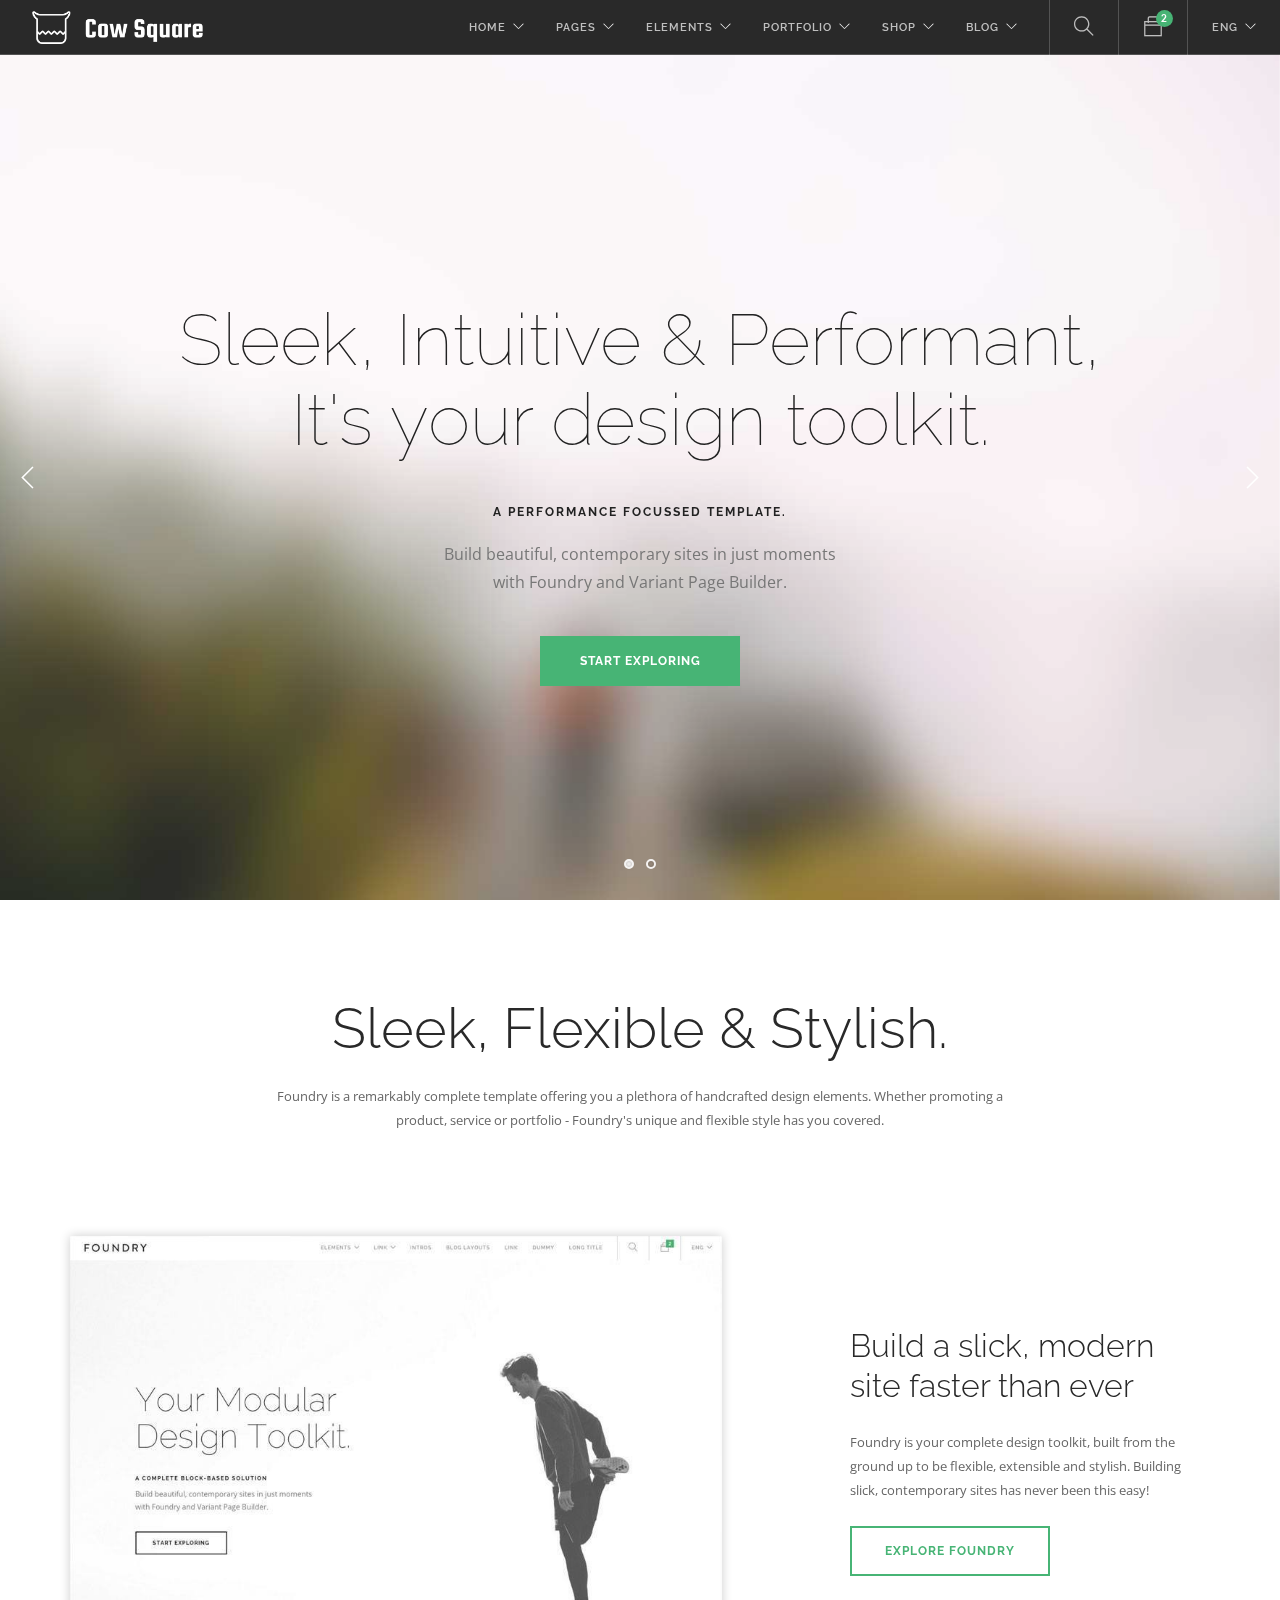
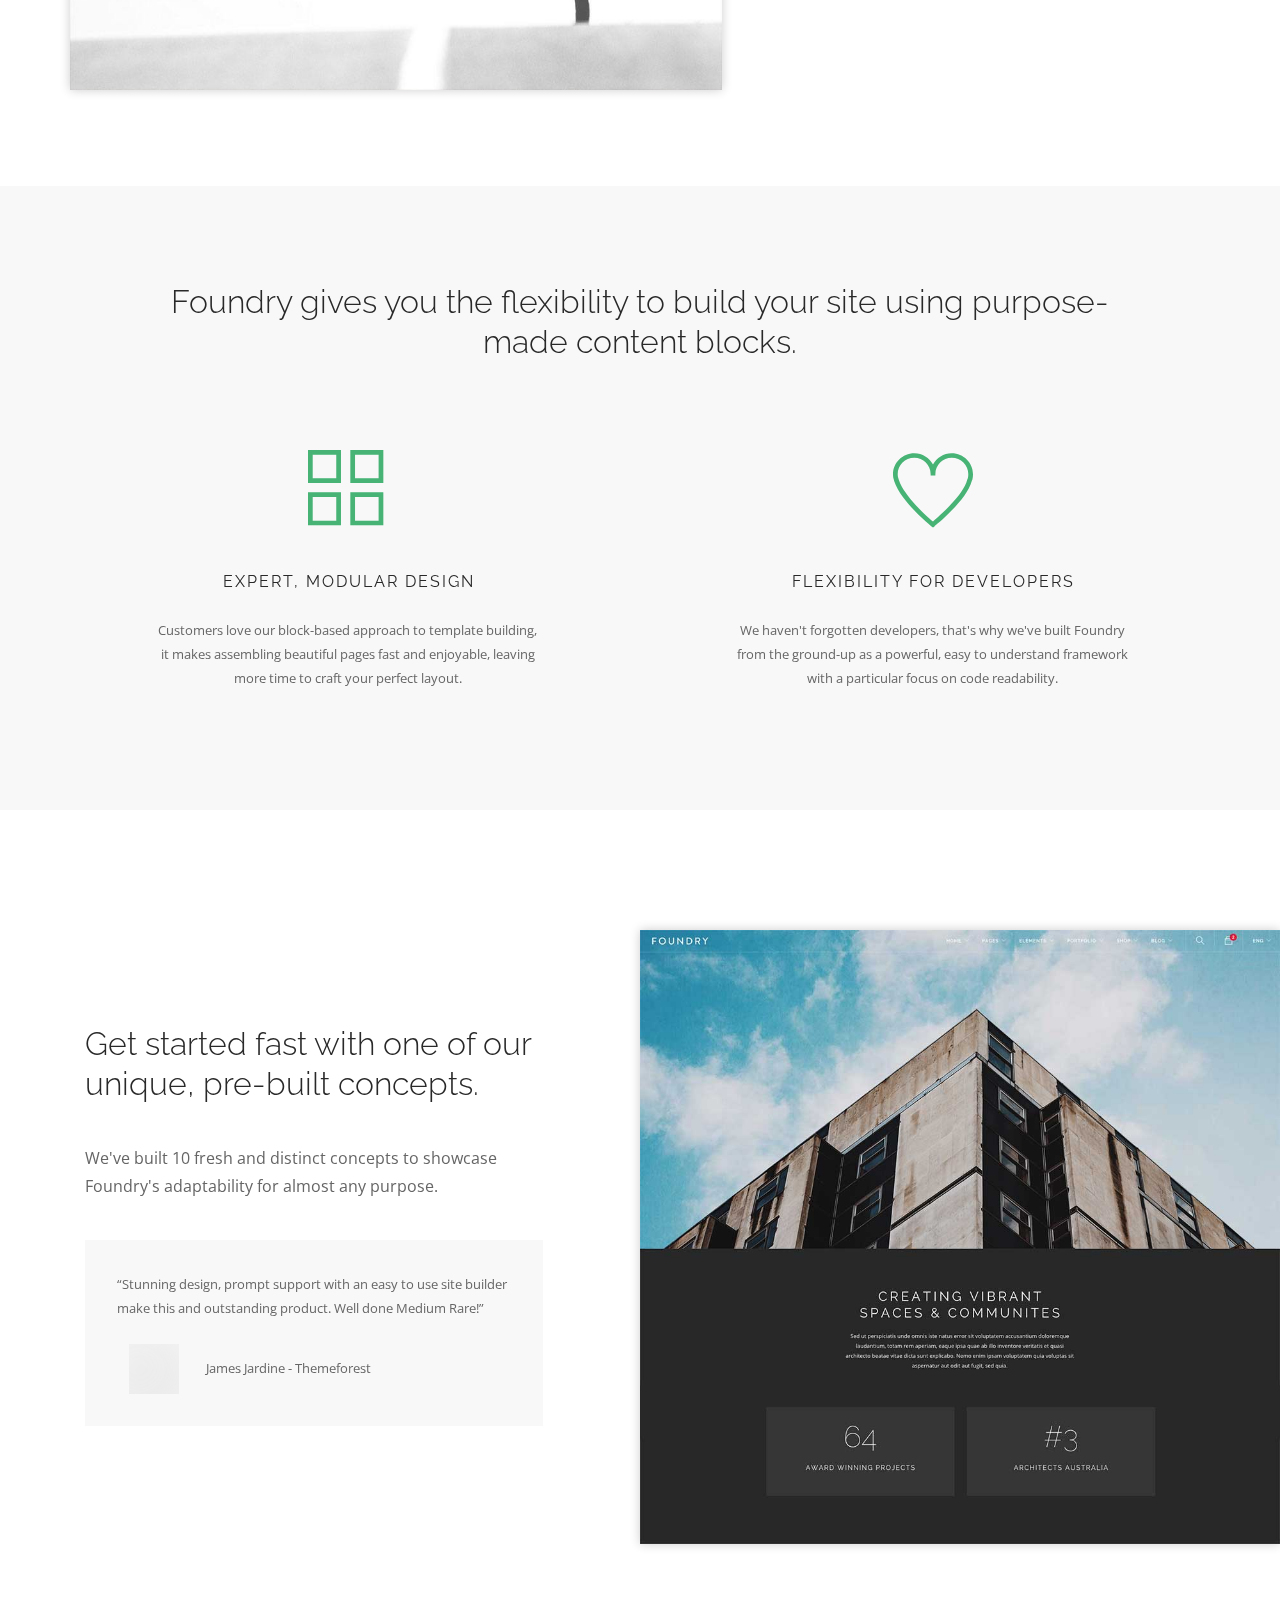
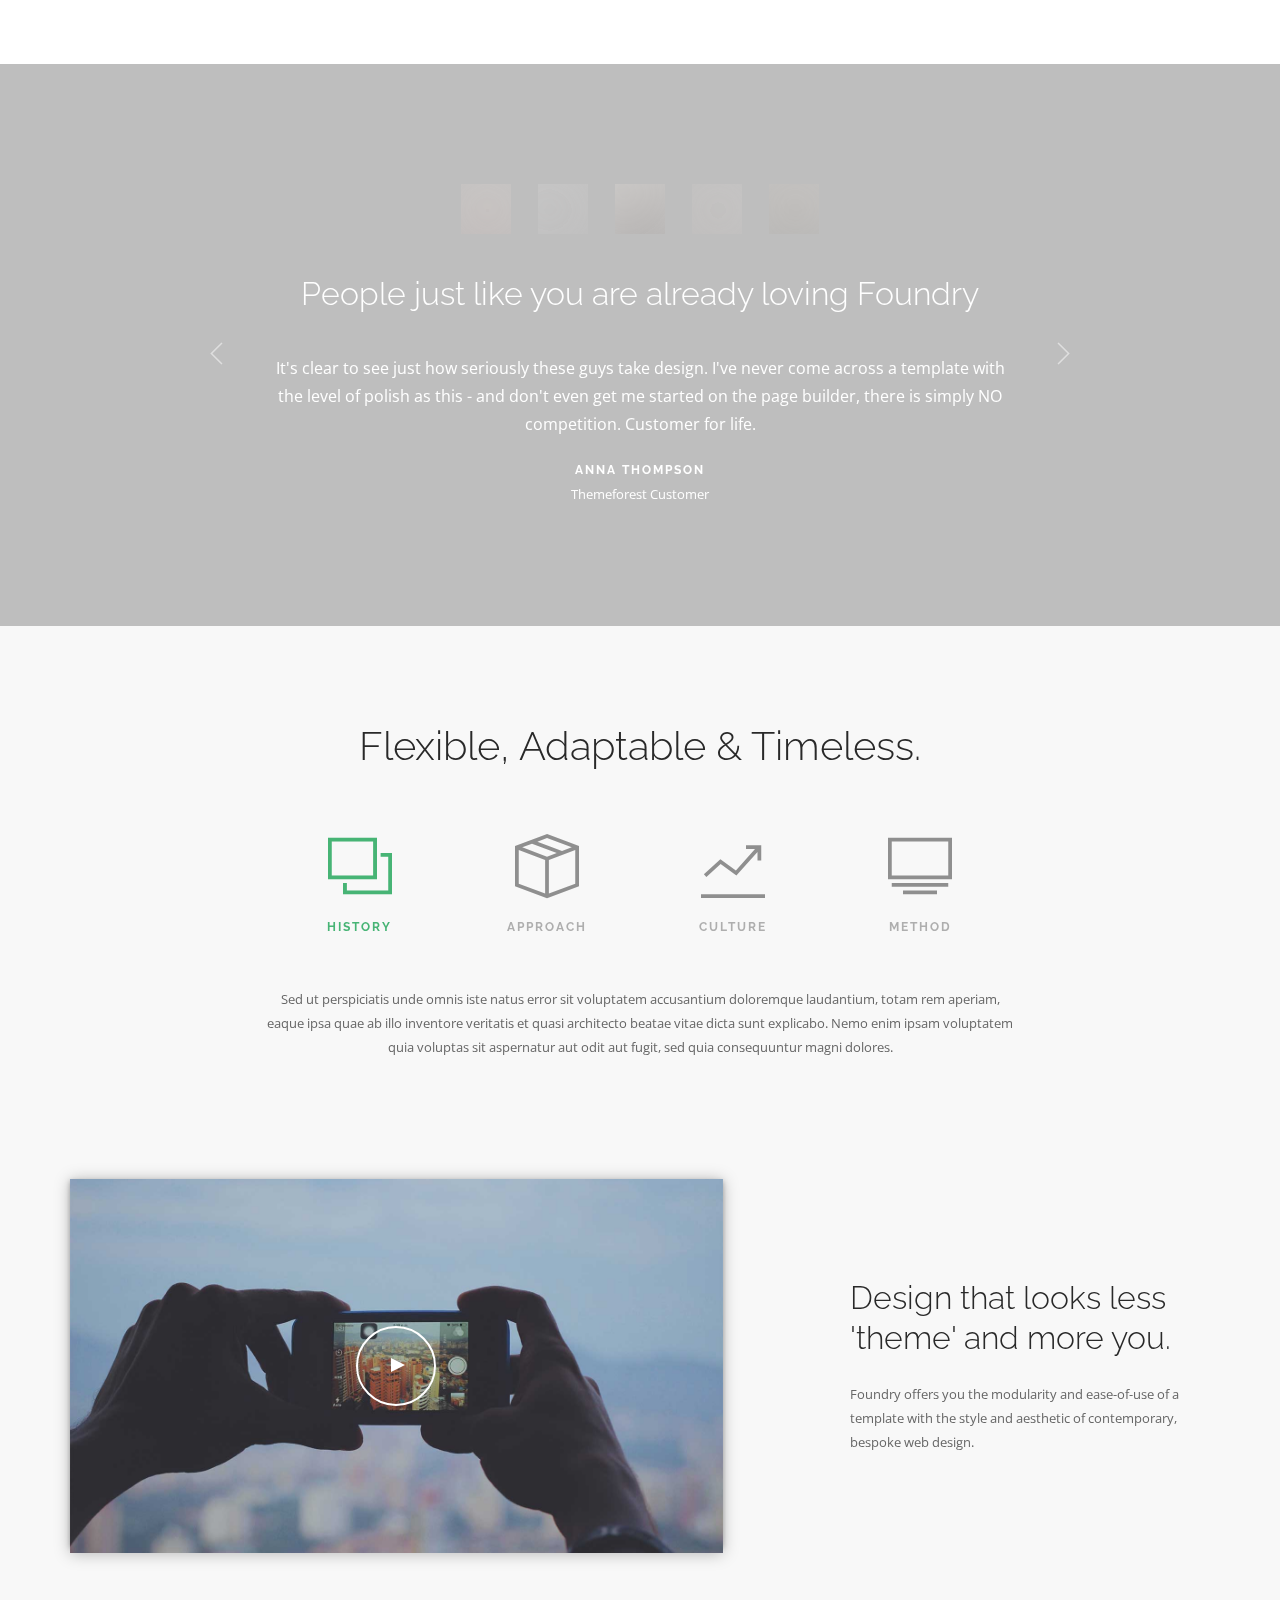
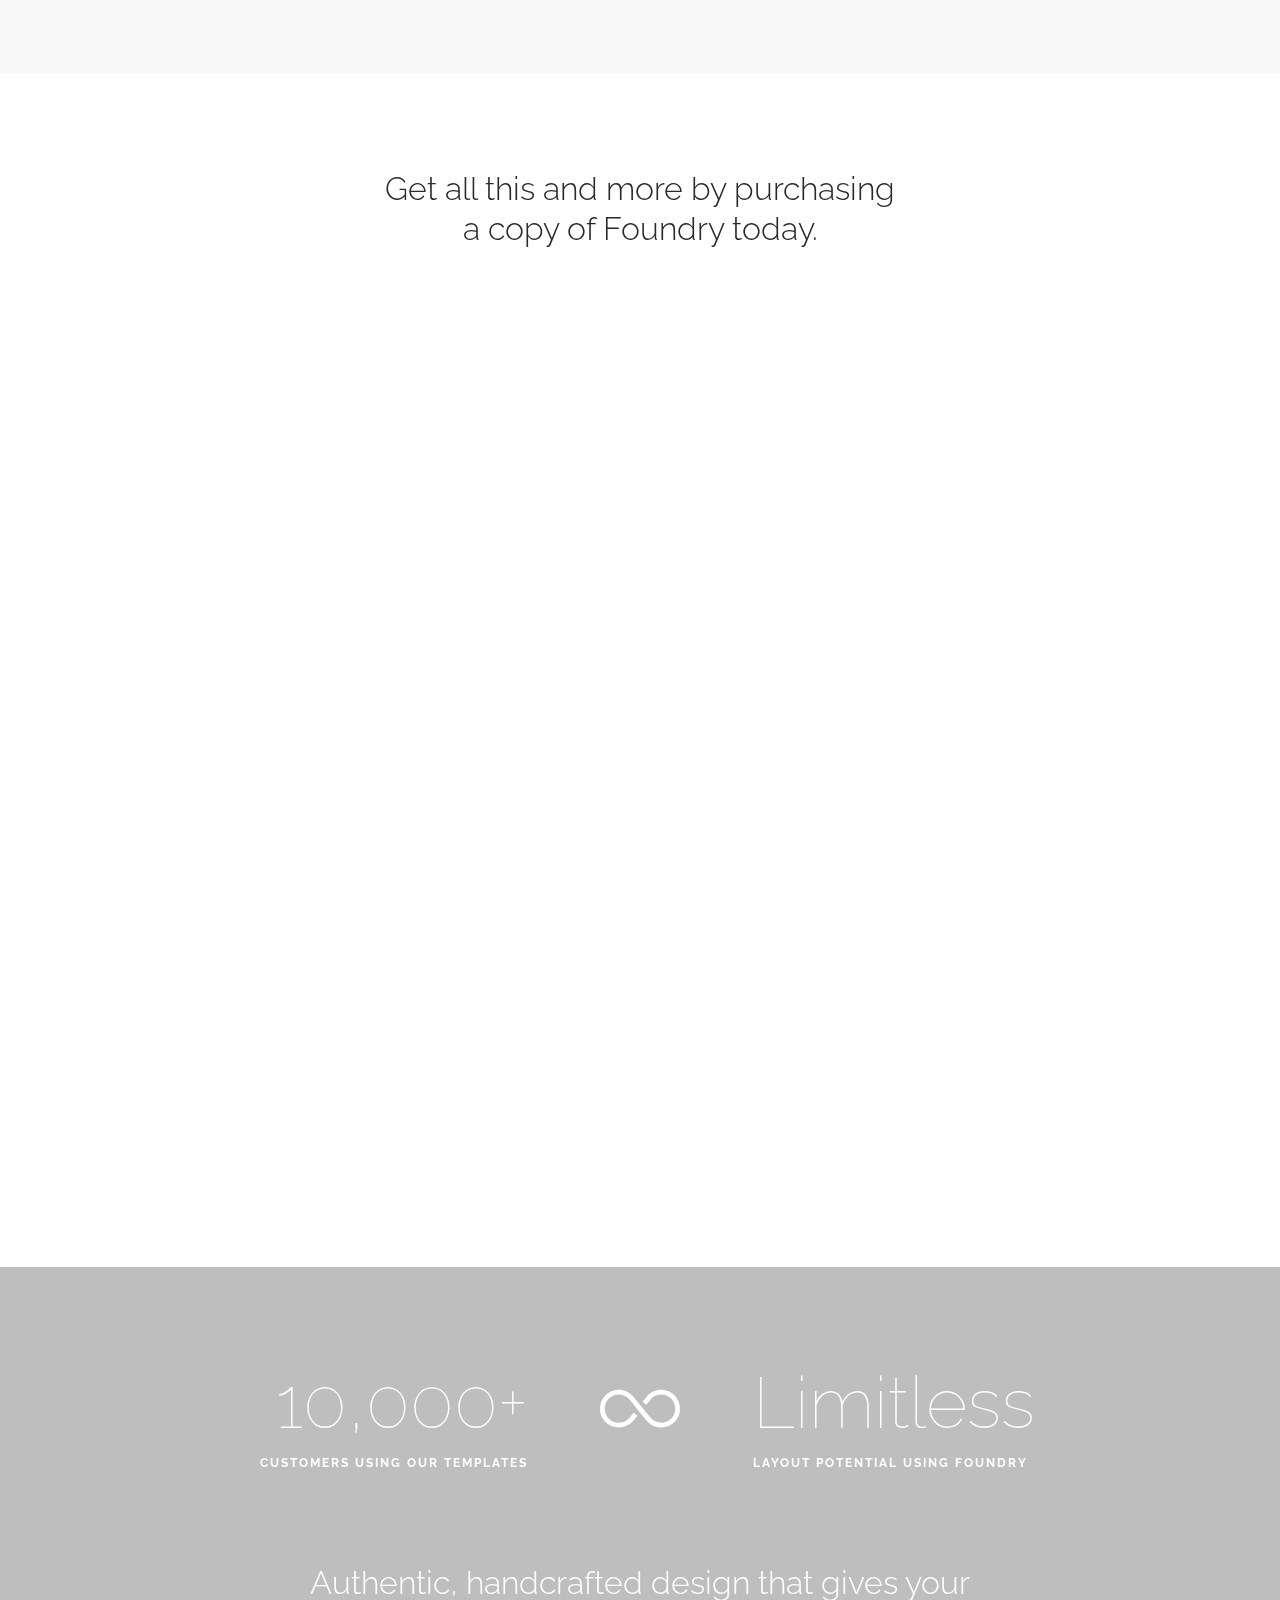
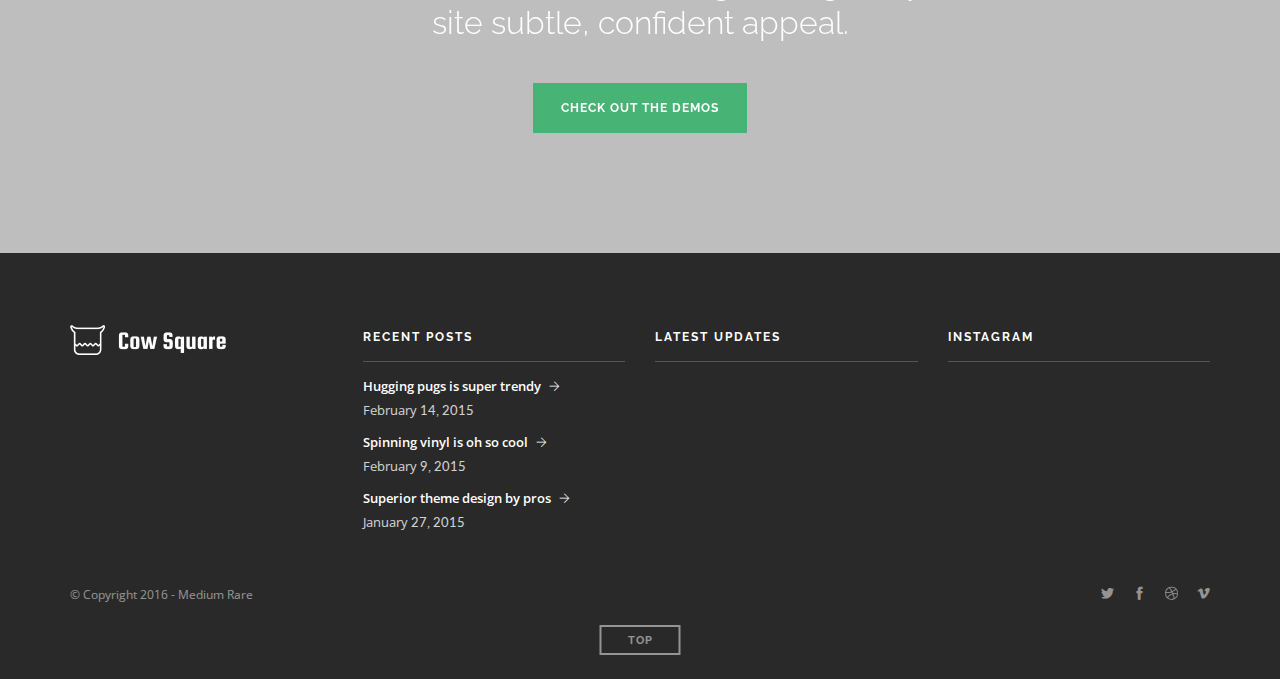
==== Foundry 1.9.9.1/index.html @ 0aa3b2c8 "INITIAL COMMIT" ====
<!doctype html>
<html lang="en">
    <head>
        <meta charset="utf-8">
        <title>Foundry Multi-purpose HTML Template</title>
        <meta name="viewport" content="width=device-width, initial-scale=1">
        <link href="css/bootstrap.css" rel="stylesheet" type="text/css" media="all" />
        <link href="css/themify-icons.css" rel="stylesheet" type="text/css" media="all" />
        <link href="css/flexslider.css" rel="stylesheet" type="text/css" media="all" />
        <link href="css/lightbox.min.css" rel="stylesheet" type="text/css" media="all" />
        <link href="css/ytplayer.css" rel="stylesheet" type="text/css" media="all" />
        <link href="css/theme.css" rel="stylesheet" type="text/css" media="all" />
        <link href="css/custom.css" rel="stylesheet" type="text/css" media="all" />
        <link href='http://fonts.googleapis.com/css?family=Lato:300,400%7CRaleway:100,400,300,500,600,700%7COpen+Sans:400,500,600' rel='stylesheet' type='text/css'>
    </head>
    <body class="scroll-assist">
        <div class="nav-container">
            <a id="top"></a>
            <nav class="bg-dark">
                <div class="nav-bar">
                    <div class="module left">
                        <a href="index.html">
                            <img class="logo logo-light" alt="Foundry" src="img/logo-light.png" />
                            <img class="logo logo-dark" alt="Foundry" src="img/logo-dark.png" />
                        </a>
                    </div>
                    <div class="module widget-handle mobile-toggle right visible-sm visible-xs">
                        <i class="ti-menu"></i>
                    </div>
                    <div class="module-group right">
                        <div class="module left">
                            <ul class="menu">
                                <li class="has-dropdown">
                                    <a href="#">
                                        Home
                                    </a>
                                    <ul class="mega-menu">
                                        <li>
                                            <ul>
                                                <li>
                                                    <span class="title">Concepts</span>
                                                </li>
                                                <li>
                                                    <a href="home-adventure.html">Adventure Travel</a>
                                                </li>
                                                <li>
                                                    <a href="home-agency.html">Agency</a>
                                                </li>
                                                <li>
                                                    <a href="home-agency-2.html">Agency 2</a>
                                                    <span class="label">New!</span>
                                                </li>
                                                <li>
                                                    <a href="home-app-landing.html">App Landing</a>
                                                </li>
                                                <li>
                                                    <a href="home-app-landing-2.html">App Landing 2</a>
                                                </li>
                                                <li>
                                                    <a href="home-capital-firm.html">Capital Firm</a>
                                                </li>
                                                <li>
                                                    <a href="home-fashion.html">Fashion</a>
                                                </li>
                                                <li>
                                                    <a href="home-fitness.html">Fitness</a>
                                                </li>
                                                <li>
                                                    <a href="home-restaurant.html">Restaurant</a>
                                                </li>
                                                <li>
                                                    <a href="home-music.html">Music</a>
                                                </li>
                                                <li>
                                                    <a href="home-event.html">Event / Seminar</a>
                                                </li>
                                                <li>
                                                    <a href="home-architecture.html">Architecture</a>
                                                </li>
                                            </ul>
                                        </li>
                                        <li>
                                            <ul>
                                                <li>
                                                    <a href="home-photography.html">Photography</a>
                                                </li>
                                                <li>
                                                    <a href="home-photography-2.html">Ken Burns</a>
                                                </li>
                                                <li>
                                                    <a href="home-personal-portfolio.html">Portfolio</a>
                                                </li>
                                                <li>
                                                    <a href="home-property.html">Property Listing</a>
                                                </li>
                                                <li>
                                                    <a href="home-resume.html">Resumé</a>
                                                </li>
                                                <li>
                                                    <a href="home-winery.html">Winery</a>
                                                </li>
                                                <li>
                                                    <span class="title">Home Pages</span>
                                                </li>
                                                <li>
                                                    <a href="index.html">Home Classic</a>
                                                </li>
                                                <li>
                                                    <a href="home-default-2.html">Home Layout 2</a>
                                                </li>
                                                <li>
                                                    <a href="home-default-3.html">Home Layout 3</a>
                                                </li>
                                                <li>
                                                    <a href="home-default-4.html">Home Layout 4</a>
                                                </li>
                                                <li>
                                                    <a href="home-default-5.html">Home Layout 5</a>
                                                </li>
                                            </ul>
                                        </li>
                                    </ul>
                                </li>
                                <li class="has-dropdown">
                                    <a href="#">
                                        Pages
                                    </a>
                                    <ul class="mega-menu">
                                        <li>
                                            <ul>
                                                <li>
                                                    <span class="title">Inner Pages</span>
                                                </li>
                                                <li>
                                                    <a href="page-about-us-1.html">About Us 1</a>
                                                </li>
                                                <li>
                                                    <a href="page-about-us-2.html">About Us 2</a>
                                                </li>
                                                <li>
                                                    <a href="page-about-us-3.html">About Us 3</a>
                                                </li>
                                                <li>
                                                    <a href="page-services-1.html">Services 1</a>
                                                </li>
                                                <li>
                                                    <a href="page-services-2.html">Services 2</a>
                                                </li>
                                                <li>
                                                    <a href="page-services-3.html">Services 3</a>
                                                </li>
                                                <li>
                                                    <a href="page-contact-1.html">Contact 1</a>
                                                </li>
                                                <li>
                                                    <a href="page-contact-2.html">Contact 2</a>
                                                </li>
                                                <li>
                                                    <a href="page-contact-3.html">Planner</a>
                                                </li>
                                            </ul>
                                        </li>
                                        <li>
                                            <ul>
                                                <li>
                                                    <span class="title">Utility Pages</span>
                                                </li>
                                                <li>
                                                    <a href="page-login.html">Login</a>
                                                </li>
                                                <li>
                                                    <a href="page-register.html">Register</a>
                                                </li>
                                                <li>
                                                    <a href="page-coming-soon.html">Coming Soon</a>
                                                </li>
                                                <li>
                                                    <a href="page-faq.html">FAQ</a>
                                                </li>
                                                <li>
                                                    <a href="page-confirmation.html">Confirmation</a>
                                                </li>
                                                <li>
                                                    <a href="page-countdown.html">Countdown</a>
                                                </li>
                                                <li>
                                                    <a href="page-countdown-2.html">Countdown 2</a>
                                                </li>
                                                <li>
                                                    <a href="page-404.html">404 - Error</a>
                                                </li>
                                            </ul>
                                        </li>
                                    </ul>
                                </li>
                                <li class="has-dropdown">
                                    <a href="#">
                                        Elements
                                    </a>
                                    <ul class="mega-menu">
                                        <li>
                                            <ul>
                                                <li>
                                                    <span class="title">Elements</span>
                                                </li>
                                                <li>
                                                    <a href="elements-buttons.html">
                                                        <i class="ti-link"></i> Buttons</a>
                                                </li>
                                                <li>
                                                    <a href="elements-tabs.html">
                                                        <i class="ti-layout-tab"></i> Tabbed Content</a>
                                                </li>
                                                <li>
                                                    <a href="elements-progress.html">
                                                        <i class="ti-rocket"></i> Progress Bars</a>
                                                </li>
                                                <li>
                                                    <a href="elements-accordions.html">
                                                        <i class="ti-layout-accordion-separated"></i> Accordions</a>
                                                </li>
                                                <li>
                                                    <a href="elements-alerts.html">
                                                        <i class="ti-flag-alt"></i> Alerts</a>
                                                </li>
                                                <li>
                                                    <a href="elements-form-inputs.html">
                                                        <i class="ti-pencil-alt"></i> Form Inputs</a>
                                                </li>
                                                <li>
                                                    <a href="elements-countdown.html">
                                                        <i class="ti-alarm-clock"></i> Countdowns</a>
                                                </li>
                                                <li>
                                                    <a href="elements-modals.html">
                                                        <i class="ti-layout-slider-alt"></i> Modals</a>
                                                </li>
                                            </ul>
                                        </li>
                                        <li>
                                            <ul>
                                                <li>
                                                    <span class="title">Elements</span>
                                                </li>
                                                <li>
                                                    <a href="elements-pricing.html">
                                                        <i class="ti-money"></i> Pricing Tables</a>
                                                </li>
                                                <li>
                                                    <a href="elements-icon-boxes.html">
                                                        <i class="ti-eye"></i> Icon Boxes</a>
                                                </li>
                                                <li>
                                                    <a href="elements-widgets.html">
                                                        <i class="ti-layout-media-right"></i> Widgets</a>
                                                </li>
                                                <li>
                                                    <a href="elements-typography.html">
                                                        <i class="ti-text"></i> Typography</a>
                                                </li>
                                                <li>
                                                    <a href="elements-lists.html">
                                                        <i class="ti-list"></i> Lists</a>
                                                </li>
                                                <li>
                                                    <a href="elements-grid.html">
                                                        <i class="ti-view-grid"></i> Grid Structure</a>
                                                </li>
                                                <li>
                                                    <a href="elements-textimage.html">
                                                        <i class="ti-layout-list-large-image"></i> Text &amp; Image</a>
                                                </li>
                                                <li>
                                                    <a href="elements-intros.html">
                                                        <i class="ti-microphone"></i> Intro Sections</a>
                                                </li>
                                            </ul>
                                        </li>
                                        <li>
                                            <ul>
                                                <li>
                                                    <span class="title">Elements</span>
                                                </li>
                                                <li>
                                                    <a href="elements-titles.html">
                                                        <i class="ti-layout-cta-left"></i> Titles Left</a>
                                                </li>
                                                <li>
                                                    <a href="elements-titles-center.html">
                                                        <i class="ti-layout-cta-center"></i> Titles Center</a>
                                                </li>
                                                <li>
                                                    <a href="elements-video.html">
                                                        <i class="ti-video-clapper"></i> Video Inline</a>
                                                </li>
                                                <li>
                                                    <a href="elements-video-bg.html">
                                                        <i class="ti-video-clapper"></i> Video BG</a>
                                                </li>
                                                <li>
                                                    <a href="elements-video-slider.html">
                                                        <i class="ti-video-clapper"></i> Video Slider</a>
                                                </li>
                                                <li>
                                                    <a href="elements-galleries.html">
                                                        <i class="ti-gallery"></i> Image Galleries</a>
                                                </li>
                                                <li>
                                                    <a href="elements-parallax.html">
                                                        <i class="ti-layers"></i> Parallax</a>
                                                </li>
                                                <li>
                                                    <a href="elements-nav-light.html">
                                                        <i class="ti-menu-alt"></i> Nav Styles</a>
                                                </li>
                                            </ul>
                                        </li>
                                    </ul>
                                </li>
                                <li class="has-dropdown">
                                    <a href="#">
                                        Portfolio
                                    </a>
                                    <ul>
                                        <li class="has-dropdown">
                                            <a href="#">
                                                Contained
                                            </a>
                                            <ul>
                                                <li>
                                                    <a href="portfolio-grid-2col.html">
                                                        2 Columns
                                                    </a>
                                                </li>
                                                <li>
                                                    <a href="portfolio-grid.html">
                                                        3 Columns
                                                    </a>
                                                </li>
                                                <li>
                                                    <a href="portfolio-grid-4col.html">
                                                        4 Columns
                                                    </a>
                                                </li>
                                            </ul>
                                        </li>
                                        <li class="has-dropdown">
                                            <a href="#">
                                                Wide
                                            </a>
                                            <ul>
                                                <li>
                                                    <a href="portfolio-wide-2col.html">
                                                        2 Columns
                                                    </a>
                                                </li>
                                                <li>
                                                    <a href="portfolio-wide.html">
                                                        3 Columns
                                                    </a>
                                                </li>
                                                <li>
                                                    <a href="portfolio-wide-4col.html">
                                                        4 Columns
                                                    </a>
                                                </li>
                                            </ul>
                                        </li>
                                        <li>
                                            <a href="portfolio-parallax.html">
                                                Parallax
                                            </a>
                                        </li>
                                        <li class="has-dropdown">
                                            <a href="#">
                                                Single
                                            </a>
                                            <ul>
                                                <li>
                                                    <a href="portfolio-single-1.html">
                                                        Case Study 1
                                                    </a>
                                                </li>
                                                <li>
                                                    <a href="portfolio-single-2.html">
                                                        Case Study 2
                                                    </a>
                                                </li>
                                                <li>
                                                    <a href="portfolio-single-3.html">
                                                        Case Study 3
                                                    </a>
                                                </li>
                                                <li>
                                                    <a href="portfolio-single-4.html">
                                                        Case Study 4
                                                    </a>
                                                </li>
                                                <li>
                                                    <a href="portfolio-single-5.html">
                                                        Case Study 5
                                                    </a>
                                                </li>
                                            </ul>
                                        </li>
                                    </ul>
                                </li>
                                <li class="has-dropdown">
                                    <a href="#">
                                        Shop
                                    </a>
                                    <ul>
                                        <li class="has-dropdown">
                                            <a href="#">
                                                Shop Layout
                                            </a>
                                            <ul>
                                                <li>
                                                    <a href="shop-sidebar.html">
                                                        Sidebar Left
                                                    </a>
                                                </li>
                                                <li>
                                                    <a href="shop-sidebar-right.html">
                                                        Sidebar Right
                                                    </a>
                                                </li>
                                                <li>
                                                    <a href="shop-fullwidth-4col.html">
                                                        4 Columns
                                                    </a>
                                                </li>
                                                <li>
                                                    <a href="shop-fullwidth.html">
                                                        3 Columns
                                                    </a>
                                                </li>
                                                <li>
                                                    <a href="shop-fullwidth-2col.html">
                                                        2 Columns
                                                    </a>
                                                </li>
                                            </ul>
                                        </li>
                                        <li class="has-dropdown">
                                            <a href="#">
                                                Product Single
                                            </a>
                                            <ul>
                                                <li>
                                                    <a href="shop-product-sidebar-left.html">
                                                        Sidebar Left
                                                    </a>
                                                </li>
                                                <li>
                                                    <a href="shop-product-sidebar.html">
                                                        Sidebar Right
                                                    </a>
                                                </li>
                                                <li>
                                                    <a href="shop-product-fullwidth.html">
                                                        No Sidebar
                                                    </a>
                                                </li>
                                            </ul>
                                        </li>
                                        <li>
                                            <a href="shop-cart.html">
                                                Cart
                                            </a>
                                        </li>
                                        <li>
                                            <a href="shop-checkout.html">
                                                Checkout
                                            </a>
                                        </li>
                                    </ul>
                                </li>
                                <li class="has-dropdown">
                                    <a href="#">
                                        Blog
                                    </a>
                                    <ul>
                                        <li class="has-dropdown">
                                            <a href="#">
                                                Listing
                                            </a>
                                            <ul>
                                                <li>
                                                    <a href="blog-sidebar.html">
                                                        Sidebar Left
                                                    </a>
                                                </li>
                                                <li>
                                                    <a href="blog-sidebar-right.html">
                                                        Sidebar Right
                                                    </a>
                                                </li>
                                                <li>
                                                    <a href="blog-no-sidebar.html">
                                                        No Sidebar
                                                    </a>
                                                </li>
                                            </ul>
                                        </li>
                                        <li class="has-dropdown">
                                            <a href="#">
                                                Masonry
                                            </a>
                                            <ul>
                                                <li>
                                                    <a href="blog-masonry-sidebar.html">
                                                        Sidebar Left
                                                    </a>
                                                </li>
                                                <li>
                                                    <a href="blog-masonry-sidebar-right.html">
                                                        Sidebar Right
                                                    </a>
                                                </li>
                                                <li>
                                                    <a href="blog-masonry.html">
                                                        3 Columns
                                                    </a>
                                                </li>
                                                <li>
                                                    <a href="blog-masonry-2col.html">
                                                        2 Columns
                                                    </a>
                                                </li>
                                            </ul>
                                        </li>
                                        <li class="has-dropdown">
                                            <a href="#">
                                                Single
                                            </a>
                                            <ul>
                                                <li>
                                                    <a href="blog-single-sidebar.html">
                                                        Sidebar Left
                                                    </a>
                                                </li>
                                                <li>
                                                    <a href="blog-single-sidebar-right.html">
                                                        Sidebar Right
                                                    </a>
                                                </li>
                                                <li>
                                                    <a href="blog-single-no-sidebar.html">
                                                        No Sidebar
                                                    </a>
                                                </li>
                                                <li>
                                                    <a href="blog-single-disqus.html">
                                                        Disqus Comments
                                                    </a>
                                                </li>
                                            </ul>
                                        </li>
                                        <li>
                                            <a href="blog-simple-feed.html">
                                                Simple Feed
                                            </a>
                                        </li>
                                    </ul>
                                </li>
                            </ul>
                        </div>
                        <!--end of menu module-->
                        <div class="module widget-handle search-widget-handle left">
                            <div class="search">
                                <i class="ti-search"></i>
                                <span class="title">Search Site</span>
                            </div>
                            <div class="function">
                                <form class="search-form">
                                    <input type="text" placeholder="Type Here" />
                                </form>
                            </div>
                        </div>
                        <div class="module widget-handle cart-widget-handle left">
                            <div class="cart">
                                <i class="ti-bag"></i>
                                <span class="label number">2</span>
                                <span class="title">Shopping Cart</span>
                            </div>
                            <div class="function">
                                <div class="widget">
                                    <h6 class="title">Shopping Cart</h6>
                                    <hr>
                                    <ul class="cart-overview">
                                        <li>
                                            <a href="#">
                                                <img alt="Product" src="img/shop-widget-1.png" />
                                                <div class="description">
                                                    <span class="product-title">Canvas Backpack</span>
                                                    <span class="price number">$39.90</span>
                                                </div>
                                            </a>
                                        </li>
                                        <li>
                                            <a href="#">
                                                <img alt="Product" src="img/shop-widget-2.png" />
                                                <div class="description">
                                                    <span class="product-title">Vintage Camera</span>
                                                    <span class="price number">$249.50</span>
                                                </div>
                                            </a>
                                        </li>
                                    </ul>
                                    <hr>
                                    <div class="cart-controls">
                                        <a class="btn btn-sm btn-filled" href="#">Checkout</a>
                                        <div class="list-inline pull-right">
                                            <span class="cart-total">Total: </span>
                                            <span class="number">$289.40</span>
                                        </div>
                                    </div>
                                </div>
                                <!--end of widget-->
                            </div>
                        </div>
                        <div class="module widget-handle language left">
                            <ul class="menu">
                                <li class="has-dropdown">
                                    <a href="#">ENG</a>
                                    <ul>
                                        <li>
                                            <a href="#">French</a>
                                        </li>
                                        <li>
                                            <a href="#">Deutsch</a>
                                        </li>
                                    </ul>
                                </li>
                            </ul>
                        </div>
                    </div>
                    <!--end of module group-->
                </div>
            </nav>
        </div>
        <div class="main-container">
            <section class="cover fullscreen image-slider slider-all-controls controls-inside parallax">
                <ul class="slides">
                    <li class="overlay image-bg bg-light">
                        <div class="background-image-holder">
                            <img alt="image" class="background-image" src="img/home23.jpg" />
                        </div>
                        <div class="container v-align-transform">
                            <div class="row">
                                <div class="col-sm-10 col-sm-offset-1 text-center">
                                    <h1 class="mb40 mb-xs-16 large">Sleek, Intuitive &amp; Performant,
                                        <br /> It's your design toolkit.</h1>
                                    <h6 class="uppercase mb16">A performance focussed template.</h6>
                                    <p class="lead mb40">
                                        Build beautiful, contemporary sites in just moments
                                        <br />with Foundry and Variant Page Builder.
                                    </p>
                                    <a class="btn btn-lg btn-filled" href="#">Start Exploring</a>
                                </div>
                            </div>
                            <!--end of row-->
                        </div>
                        <!--end of container-->
                    </li>
                    <li class="overlay image-bg">
                        <div class="background-image-holder">
                            <img alt="image" class="background-image" src="img/home22.jpg" />
                        </div>
                        <div class="container v-align-transform">
                            <div class="row">
                                <div class="col-sm-offset-1 text-center col-sm-10">
                                    <h1 class="mb40 mb-xs-16 large">Foundry brings your content to life in stunning clarity</h1>
                                    <h6 class="uppercase mb16">A complete block-based solution</h6>
                                    <p class="lead mb40">
                                        Build beautiful, contemporary sites in just moments
                                        <br />with Foundry and Variant Page Builder.
                                    </p>
                                    <a class="btn btn-lg btn-white" href="#">Start Exploring</a>
                                </div>
                            </div>
                            <!--end of row-->
                        </div>
                        <!--end of container-->
                    </li>
                </ul>
            </section>
            <section>
                <div class="container">
                    <div class="row mb80 mb-xs-0">
                        <div class="col-md-8 col-md-offset-2 text-center">
                            <h1>Sleek, Flexible & Stylish.</h1>
                            <p>
                                Foundry is a remarkably complete template offering you a plethora of handcrafted design elements. Whether promoting a product, service or portfolio - Foundry's unique and flexible style has you covered.
                            </p>
                        </div>
                    </div>
                    <!--end of row-->
                    <div class="row v-align-children">
                        <div class="col-md-7 col-sm-6 text-center mb-xs-24">
                            <img class="cast-shadow" alt="Screenshot" src="img/screenshot.jpg" />
                        </div>
                        <div class="col-md-4 col-md-offset-1 col-sm-5 col-sm-offset-1">
                            <h3>Build a slick, modern site faster than ever</h3>
                            <p>
                                Foundry is your complete design toolkit, built from the ground up to be flexible, extensible and stylish. Building slick, contemporary sites has never been this easy!
                            </p>
                            <a class="btn btn-lg" href="#">Explore Foundry</a>
                        </div>
                    </div>
                    <!--end of row-->
                </div>
                <!--end of container-->
            </section>
            <section class="bg-secondary">
                <div class="container">
                    <div class="row mb64 mb-xs-24">
                        <div class="col-sm-12 col-md-10 col-md-offset-1 text-center">
                            <h3>Foundry gives you the flexibility to build your site using purpose-made content blocks.</h3>
                        </div>
                    </div>
                    <!--end of row-->
                    <div class="row">
                        <div class="col-sm-6 text-center">
                            <div class="feature">
                                <div class="text-center">
                                    <i class="ti-layout-grid2 icon-lg mb40 mb-xs-24 inline-block color-primary"></i>
                                    <h5 class="uppercase">Expert, Modular Design</h5>
                                </div>
                                <p>
                                    Customers love our block-based approach to template building,
                                    <br class="hidden-sm" />it makes assembling beautiful pages fast and enjoyable, leaving
                                    <br class="hidden-sm" /> more time to craft your perfect layout.
                                </p>
                            </div>
                            <!--end of feature-->
                        </div>
                        <div class="col-sm-6 text-center">
                            <div class="feature">
                                <div class="text-center">
                                    <i class="ti-heart icon-lg mb40 mb-xs-24 inline-block color-primary"></i>
                                    <h5 class="uppercase">Flexibility for Developers</h5>
                                </div>
                                <p>
                                    We haven't forgotten developers, that's why we've built Foundry
                                    <br class="hidden-sm" /> from the ground-up as a powerful, easy to understand framework
                                    <br class="hidden-sm" /> with a particular focus on code readability.
                                </p>
                            </div>
                            <!--end of feature-->
                        </div>
                    </div>
                    <!--end of row-->
                </div>
                <!--end of container-->
            </section>
            <section class="image-edge pt120 pb120 pt-xs-40 pb-xs-40">
                <div class="col-md-6 col-sm-4 p0 col-md-push-6 col-sm-push-8">
                    <img alt="Screenshot" class="cast-shadow mb-xs-24" src="img/home1.jpg" />
                </div>
                <div class="container">
                    <div class="col-md-5 col-md-pull-0 col-sm-7 col-sm-pull-4 v-align-transform">
                        <h3 class="mb40 mb-xs-16">Get started fast with one of our unique, pre-built concepts.</h3>
                        <p class="lead mb40">
                            We've built 10 fresh and distinct concepts to showcase Foundry's adaptability for almost any purpose.
                        </p>
                        <div class="feature boxed">
                            <p>
                                &ldquo;Stunning design, prompt support with an easy to use site builder make this and outstanding product. Well done Medium Rare!&rdquo;
                            </p>
                            <div class="spread-children">
                                <img alt="Pic" class="image-xs" src="img/avatar2.png" />
                                <span>James Jardine - Themeforest</span>
                            </div>
                        </div>
                    </div>
                </div>
                <!--end of container-->
            </section>
            <section class="image-bg overlay parallax pt120 pb120 pt-xs-40 pb-xs-40">
                <div class="background-image-holder">
                    <img alt="image" class="background-image" src="img/home7.jpg" />
                </div>
                <div class="container">
                    <div class="row mb40 mb-xs-24">
                        <div class="col-sm-12 text-center spread-children">
                            <img class="image-xs" alt="Pic" src="img/avatar5.png" />
                            <img class="image-xs" alt="Pic" src="img/avatar2.png" />
                            <img class="image-xs" alt="Pic" src="img/avatar3.png" />
                            <img class="image-xs" alt="Pic" src="img/avatar6.png" />
                            <img class="image-xs" alt="Pic" src="img/avatar4.png" />
                        </div>
                    </div>
                    <!--end of row-->
                    <div class="row mb16 mb-xs-0">
                        <div class="col-sm-12 text-center">
                            <h3>People just like you are already loving Foundry</h3>
                        </div>
                    </div>
                    <!--end of row-->
                    <div class="row">
                        <div class="col-md-8 col-md-offset-2 col-sm-10 col-sm-offset-1">
                            <div class="text-slider slider-arrow-controls text-center relative">
                                <ul class="slides">
                                    <li>
                                        <p class="lead">It's clear to see just how seriously these guys take design. I've never come across a template with the level of polish as this - and don't even get me started on the page builder, there is simply NO competition. Customer for life.</p>
                                        <div class="quote-author">
                                            <h6 class="uppercase mb0">Anna Thompson</h6>
                                            <span>Themeforest Customer</span>
                                        </div>
                                    </li>
                                    <li>
                                        <p class="lead">I love the ease-of-use the builder provides - I can quickly test different combinations and experiment with font and color combinations to find that sweet spot. Kudos for the amazing support too, really quick turnaround!</p>
                                        <div class="quote-author">
                                            <h6 class="uppercase mb0">Rick Dempsey</h6>
                                            <span>Themeforest Customer</span>
                                        </div>
                                    </li>
                                    <li>
                                        <p class="lead">A fine example of atomic design brought to life. As a seasoned template user, I really appreciate the consistent styling for all common tags, it makes customising the sections that much easier. 5 stars as always for an amazing template.</p>
                                        <div class="quote-author">
                                            <h6 class="uppercase mb0">Gill Sans</h6>
                                            <span>Themeforest Customer</span>
                                        </div>
                                    </li>
                                </ul>
                            </div>
                        </div>
                    </div>
                    <!--end of row-->
                </div>
                <!--end of container-->
            </section>
            <section class="bg-secondary pb0">
                <div class="container">
                    <div class="row">
                        <div class="col-sm-12 text-center">
                            <h2 class="mb64 mb-xs-24">Flexible, Adaptable & Timeless.</h2>
                        </div>
                        <div class="col-md-8 col-md-offset-2 col-sm-12 text-center">
                            <div class="tabbed-content icon-tabs">
                                <ul class="tabs">
                                    <li class="active">
                                        <div class="tab-title">
                                            <i class="ti-layers icon"></i>
                                            <span>History</span>
                                        </div>
                                        <div class="tab-content">
                                            <p>
                                                Sed ut perspiciatis unde omnis iste natus error sit voluptatem accusantium doloremque laudantium, totam rem aperiam, eaque ipsa quae ab illo inventore veritatis et quasi architecto beatae vitae dicta sunt explicabo. Nemo enim ipsam voluptatem quia voluptas sit aspernatur aut odit aut fugit, sed quia consequuntur magni dolores.
                                            </p>
                                        </div>
                                    </li>
                                    <li>
                                        <div class="tab-title">
                                            <i class="ti-package icon"></i>
                                            <span>Approach</span>
                                        </div>
                                        <div class="tab-content">
                                            <p>
                                                Neque porro quisquam est, qui dolorem ipsum quia dolor sit amet, consectetur, adipisci velit, sed quia non numquam eius modi tempora incidunt ut labore et dolore magnam aliquam quaerat voluptatem. Ut enim ad minima veniam, quis nostrum exercitationem ullam corporis suscipit laboriosam, nisi ut aliquid ex ea commodi consequatur?
                                            </p>
                                        </div>
                                    </li>
                                    <li>
                                        <div class="tab-title">
                                            <i class="ti-stats-up icon"></i>
                                            <span>Culture</span>
                                        </div>
                                        <div class="tab-content">
                                            <p>
                                                At vero eos et accusamus et iusto odio dignissimos ducimus qui blanditiis praesentium voluptatum deleniti atque corrupti quos dolores et quas molestias excepturi sint occaecati cupiditate non provident, similique sunt in culpa qui officia deserunt mollitia animi, id est laborum et dolorum fuga. Et harum quidem rerum facilis est.
                                            </p>
                                        </div>
                                    </li>
                                    <li>
                                        <div class="tab-title">
                                            <i class="ti-layout-media-center-alt icon"></i>
                                            <span>Method</span>
                                        </div>
                                        <div class="tab-content">
                                            <p>
                                                Nam libero tempore, cum soluta nobis est eligendi optio cumque nihil impedit quo minus id quod maxime placeat facere possimus, omnis voluptas assumenda est, omnis dolor repellendus. Temporibus autem quibusdam et aut officiis debitis aut rerum necessitatibus saepe eveniet ut et voluptates repudiandae sint et molestiae non recusandae.
                                            </p>
                                        </div>
                                    </li>
                                </ul>
                            </div>
                            <!--end of icon tabs-->
                        </div>
                    </div>
                    <!--end of row-->
                </div>
                <!--end of container-->
            </section>
            <section class="bg-secondary">
                <div class="container">
                    <div class="row v-align-children">
                        <div class="col-md-7 col-sm-6 text-center mb-xs-24">
                            <div class="local-video-container">
                                <div class="background-image-holder">
                                    <img alt="Background Image" class="background-image" src="img/home3.jpg">
                                </div>
                                <video controls="">
                                    <source src="video/video.webm" type="video/webm">
                                    <source src="video/video.mp4" type="video/mp4">
                                    <source src="video/video.ogv" type="video/ogg">
                                </video>
                                <div class="play-button"></div>
                            </div>
                            <!--end of local inline video-->
                        </div>
                        <div class="col-md-4 col-md-offset-1 col-sm-5 col-sm-offset-1">
                            <h3>Design that looks less 'theme' and more you.</h3>
                            <p>
                                Foundry offers you the modularity and ease-of-use of a template with the style and aesthetic of contemporary, bespoke web design.
                            </p>
                        </div>
                    </div>
                    <!--end of row-->
                </div>
                <!--end of container-->
            </section>
            <section>
                <div class="container">
                    <div class="row mb64 mb-xs-24">
                        <div class="col-sm-12 col-md-10 col-md-offset-1 text-center">
                            <h3>Get all this and more by purchasing
                                <br /> a copy of Foundry today.</h3>
                        </div>
                    </div>
                    <!--end of row-->
                    <div class="row masonry masonryFlyIn">
                        <div class="col-md-4 col-sm-12 masonry-item mb30">
                            <div class="feature boxed cast-shadow-light mb0">
                                <h2 class=" color-primary mb0">80+</h2>
                                <h6 class="uppercase color-primary">Page Templates</h6>
                                <p>
                                    Pre-made HTML page templates including fully realized shop, blog and portfolio layouts.
                                </p>
                            </div>
                        </div>
                        <div class="col-md-4 masonry-item mb30">
                            <div class="boxed feature cast-shadow-light mb0">
                                <i class="icon ti-infinite color-primary inline-block mb0"></i>
                                <h6 class="uppercase color-primary">Layout Possibilities</h6>
                                <p>
                                    With tons of purpose-built content blocks, colors and fonts, Foundry presents a mind-boggling number of combinations. Test drive the builder now!
                                </p>
                            </div>
                        </div>
                        <div class="col-md-4 masonry-item mb30">
                            <div class="boxed feature cast-shadow-light mb0">
                                <h2 class=" color-primary mb8">Concepts</h2>
                                <h6 class="uppercase color-primary">Kickstart your project</h6>
                                <p>
                                    Fresh and unique concepts included out of the box. From portfolio to property showcase, Foundry's adaptable look is perfect for your next project.
                                </p>
                            </div>
                        </div>
                        <div class="col-md-4 masonry-item mb30">
                            <div class="boxed feature cast-shadow-light mb0">
                                <h2 class=" color-primary mb8">One / Multi</h2>
                                <h6 class="uppercase color-primary">Suit Yourself</h6>
                                <p>
                                    Capabilities for one and multi-page are built right in. Create a one page scrolling site with ease in Variant Page Builder.
                                </p>
                            </div>
                        </div>
                        <div class="col-md-4 masonry-item mb30">
                            <div class="boxed feature cast-shadow-light mb0">
                                <h2 class=" color-primary mb8">Support</h2>
                                <h6 class="uppercase color-primary">Timely & Personable</h6>
                                <p>
                                    Receive included support with your purchase via our dedicated support forum. We aim to assist you in plain English as quickly as possible.
                                </p>
                            </div>
                        </div>
                        <div class="col-md-4 masonry-item mb30">
                            <div class="boxed feature cast-shadow-light mb0">
                                <h2 class=" color-primary mb8">Page Builder</h2>
                                <h6 class="uppercase color-primary">Intuitive & Powerful</h6>
                                <p>
                                    We've worked hard to bring you a page builder that speeds up your workflow, leaving more time for your to experiment with layout combinations.
                                </p>
                            </div>
                        </div>
                    </div>
                    <!--end of row-->
                </div>
                <!--end of container-->
            </section>
            <section class="image-bg parallax overlay">
                <div class="background-image-holder">
                    <img alt="Background Image" class="background-image" src="img/home2.jpg">
                </div>
                <div class="container">
                    <div class="row mb64 mb-xs-24">
                        <div class="col-sm-6 col-md-5 text-right text-center-xs">
                            <h1 class="large mb8">10,000+</h1>
                            <h6 class="uppercase">Customers using our templates</h6>
                        </div>
                        <div class="col-md-2 text-center hidden-sm hidden-xs">
                            <i class="ti-infinite icon icon-lg mt8 mt-xs-0"></i>
                        </div>
                        <div class="col-sm-6 col-md-5 text-center-xs">
                            <h1 class="large mb8">Limitless</h1>
                            <h6 class="uppercase">Layout potential using Foundry</h6>
                        </div>
                    </div>
                    <!--end of row-->
                    <div class="row">
                        <div class="col-sm-12 text-center">
                            <h3 class="mb40 mb-xs-24">Authentic, handcrafted design that gives your
                                <br /> site subtle, confident appeal.</h3>
                            <a class="btn btn-lg btn-filled" href="chooser.html">Check Out The Demos</a>
                        </div>
                    </div>
                    <!--end of row-->
                </div>
                <!--end of container-->
            </section>
            <footer class="footer-1 bg-dark">
                <div class="container">
                    <div class="row">
                        <div class="col-md-3 col-sm-6">
                            <img alt="Logo" class="logo" src="img/logo-light.png" />
                        </div>
                        <div class="col-md-3 col-sm-6">
                            <div class="widget">
                                <h6 class="title">Recent Posts</h6>
                                <hr>
                                <ul class="link-list recent-posts">
                                    <li>
                                        <a href="#">Hugging pugs is super trendy</a>
                                        <span class="date">February
                                            <span class="number">14, 2015</span>
                                        </span>
                                    </li>
                                    <li>
                                        <a href="#">Spinning vinyl is oh so cool</a>
                                        <span class="date">February
                                            <span class="number">9, 2015</span>
                                        </span>
                                    </li>
                                    <li>
                                        <a href="#">Superior theme design by pros</a>
                                        <span class="date">January
                                            <span class="number">27, 2015</span>
                                        </span>
                                    </li>
                                </ul>
                            </div>
                            <!--end of widget-->
                        </div>
                        <div class="col-md-3 col-sm-6">
                            <div class="widget">
                                <h6 class="title">Latest Updates</h6>
                                <hr>
                                <div class="twitter-feed">
                                    <div class="tweets-feed" data-feed-name="mrareweb">
                                    </div>
                                </div>
                            </div>
                            <!--end of widget-->
                        </div>
                        <div class="col-md-3 col-sm-6">
                            <div class="widget">
                                <h6 class="title">Instagram</h6>
                                <hr>
                                <div class="instafeed" data-user-name="mrareweb">
                                    <ul></ul>
                                </div>
                            </div>
                            <!--end of widget-->
                        </div>
                    </div>
                    <!--end of row-->
                    <div class="row">
                        <div class="col-sm-6">
                            <span class="sub">&copy; Copyright 2016 - Medium Rare</span>
                        </div>
                        <div class="col-sm-6 text-right">
                            <ul class="list-inline social-list">
                                <li>
                                    <a href="#">
                                        <i class="ti-twitter-alt"></i>
                                    </a>
                                </li>
                                <li>
                                    <a href="#">
                                        <i class="ti-facebook"></i>
                                    </a>
                                </li>
                                <li>
                                    <a href="#">
                                        <i class="ti-dribbble"></i>
                                    </a>
                                </li>
                                <li>
                                    <a href="#">
                                        <i class="ti-vimeo-alt"></i>
                                    </a>
                                </li>
                            </ul>
                        </div>
                    </div>
                </div>
                <!--end of container-->
                <a class="btn btn-sm fade-half back-to-top inner-link" href="#top">Top</a>
            </footer>
        </div>
        <div class="modal-strip bg-white">
            <div class="container">
                <div class="row">
                    <div class="col-sm-12 overflow-hidden">
                        <i class="ti-announcement icon icon-sm pull-left color-primary"></i>
                        <p class="mb0 pull-left">
                            <strong>Foundry 1.9.9 Update</strong> Improved page management and syncing navs in Variant - plus Twitter feeds are back!</p>
                        <a class="btn btn-sm btn-filled mb0" href="variant/builder.html">Try Builder</a>
                    </div>
                </div>
                <!--end of row-->
            </div>
            <!--end of container-->
        </div>
        <!--end modal strip-->
        <script src="js/jquery.min.js"></script>
        <script src="js/bootstrap.min.js"></script>
        <script src="js/flickr.js"></script>
        <script src="js/flexslider.min.js"></script>
        <script src="js/lightbox.min.js"></script>
        <script src="js/masonry.min.js"></script>
        <script src="js/twitterfetcher.min.js"></script>
        <script src="js/spectragram.min.js"></script>
        <script src="js/ytplayer.min.js"></script>
        <script src="js/countdown.min.js"></script>
        <script src="js/smooth-scroll.min.js"></script>
        <script src="js/parallax.js"></script>
        <script src="js/scripts.js"></script>
    </body>
</html>
---- Foundry 1.9.9.1/css/themify-icons.css ----
@font-face {
	font-family: 'themify';
	src:url('../fonts/themify.eot?');
	src:url('../fonts/themify.eot?#iefix-fvbane') format('embedded-opentype'),
		url('../fonts/themify.woff') format('woff'),
		url('../fonts/themify.ttf') format('truetype'),
		url('../fonts/themify.svg') format('svg');
	font-weight: normal;
	font-style: normal;
}

[class^="ti-"], [class*=" ti-"] {
	font-family: 'themify';
	speak: none;
	font-style: normal;
	font-weight: normal;
	font-variant: normal;
	text-transform: none;
	line-height: 1;

	/* Better Font Rendering =========== */
	-webkit-font-smoothing: antialiased;
	-moz-osx-font-smoothing: grayscale;
}

.ti-wand:before {
	content: "\e600";
}
.ti-volume:before {
	content: "\e601";
}
.ti-user:before {
	content: "\e602";
}
.ti-unlock:before {
	content: "\e603";
}
.ti-unlink:before {
	content: "\e604";
}
.ti-trash:before {
	content: "\e605";
}
.ti-thought:before {
	content: "\e606";
}
.ti-target:before {
	content: "\e607";
}
.ti-tag:before {
	content: "\e608";
}
.ti-tablet:before {
	content: "\e609";
}
.ti-star:before {
	content: "\e60a";
}
.ti-spray:before {
	content: "\e60b";
}
.ti-signal:before {
	content: "\e60c";
}
.ti-shopping-cart:before {
	content: "\e60d";
}
.ti-shopping-cart-full:before {
	content: "\e60e";
}
.ti-settings:before {
	content: "\e60f";
}
.ti-search:before {
	content: "\e610";
}
.ti-zoom-in:before {
	content: "\e611";
}
.ti-zoom-out:before {
	content: "\e612";
}
.ti-cut:before {
	content: "\e613";
}
.ti-ruler:before {
	content: "\e614";
}
.ti-ruler-pencil:before {
	content: "\e615";
}
.ti-ruler-alt:before {
	content: "\e616";
}
.ti-bookmark:before {
	content: "\e617";
}
.ti-bookmark-alt:before {
	content: "\e618";
}
.ti-reload:before {
	content: "\e619";
}
.ti-plus:before {
	content: "\e61a";
}
.ti-pin:before {
	content: "\e61b";
}
.ti-pencil:before {
	content: "\e61c";
}
.ti-pencil-alt:before {
	content: "\e61d";
}
.ti-paint-roller:before {
	content: "\e61e";
}
.ti-paint-bucket:before {
	content: "\e61f";
}
.ti-na:before {
	content: "\e620";
}
.ti-mobile:before {
	content: "\e621";
}
.ti-minus:before {
	content: "\e622";
}
.ti-medall:before {
	content: "\e623";
}
.ti-medall-alt:before {
	content: "\e624";
}
.ti-marker:before {
	content: "\e625";
}
.ti-marker-alt:before {
	content: "\e626";
}
.ti-arrow-up:before {
	content: "\e627";
}
.ti-arrow-right:before {
	content: "\e628";
}
.ti-arrow-left:before {
	content: "\e629";
}
.ti-arrow-down:before {
	content: "\e62a";
}
.ti-lock:before {
	content: "\e62b";
}
.ti-location-arrow:before {
	content: "\e62c";
}
.ti-link:before {
	content: "\e62d";
}
.ti-layout:before {
	content: "\e62e";
}
.ti-layers:before {
	content: "\e62f";
}
.ti-layers-alt:before {
	content: "\e630";
}
.ti-key:before {
	content: "\e631";
}
.ti-import:before {
	content: "\e632";
}
.ti-image:before {
	content: "\e633";
}
.ti-heart:before {
	content: "\e634";
}
.ti-heart-broken:before {
	content: "\e635";
}
.ti-hand-stop:before {
	content: "\e636";
}
.ti-hand-open:before {
	content: "\e637";
}
.ti-hand-drag:before {
	content: "\e638";
}
.ti-folder:before {
	content: "\e639";
}
.ti-flag:before {
	content: "\e63a";
}
.ti-flag-alt:before {
	content: "\e63b";
}
.ti-flag-alt-2:before {
	content: "\e63c";
}
.ti-eye:before {
	content: "\e63d";
}
.ti-export:before {
	content: "\e63e";
}
.ti-exchange-vertical:before {
	content: "\e63f";
}
.ti-desktop:before {
	content: "\e640";
}
.ti-cup:before {
	content: "\e641";
}
.ti-crown:before {
	content: "\e642";
}
.ti-comments:before {
	content: "\e643";
}
.ti-comment:before {
	content: "\e644";
}
.ti-comment-alt:before {
	content: "\e645";
}
.ti-close:before {
	content: "\e646";
}
.ti-clip:before {
	content: "\e647";
}
.ti-angle-up:before {
	content: "\e648";
}
.ti-angle-right:before {
	content: "\e649";
}
.ti-angle-left:before {
	content: "\e64a";
}
.ti-angle-down:before {
	content: "\e64b";
}
.ti-check:before {
	content: "\e64c";
}
.ti-check-box:before {
	content: "\e64d";
}
.ti-camera:before {
	content: "\e64e";
}
.ti-announcement:before {
	content: "\e64f";
}
.ti-brush:before {
	content: "\e650";
}
.ti-briefcase:before {
	content: "\e651";
}
.ti-bolt:before {
	content: "\e652";
}
.ti-bolt-alt:before {
	content: "\e653";
}
.ti-blackboard:before {
	content: "\e654";
}
.ti-bag:before {
	content: "\e655";
}
.ti-move:before {
	content: "\e656";
}
.ti-arrows-vertical:before {
	content: "\e657";
}
.ti-arrows-horizontal:before {
	content: "\e658";
}
.ti-fullscreen:before {
	content: "\e659";
}
.ti-arrow-top-right:before {
	content: "\e65a";
}
.ti-arrow-top-left:before {
	content: "\e65b";
}
.ti-arrow-circle-up:before {
	content: "\e65c";
}
.ti-arrow-circle-right:before {
	content: "\e65d";
}
.ti-arrow-circle-left:before {
	content: "\e65e";
}
.ti-arrow-circle-down:before {
	content: "\e65f";
}
.ti-angle-double-up:before {
	content: "\e660";
}
.ti-angle-double-right:before {
	content: "\e661";
}
.ti-angle-double-left:before {
	content: "\e662";
}
.ti-angle-double-down:before {
	content: "\e663";
}
.ti-zip:before {
	content: "\e664";
}
.ti-world:before {
	content: "\e665";
}
.ti-wheelchair:before {
	content: "\e666";
}
.ti-view-list:before {
	content: "\e667";
}
.ti-view-list-alt:before {
	content: "\e668";
}
.ti-view-grid:before {
	content: "\e669";
}
.ti-uppercase:before {
	content: "\e66a";
}
.ti-upload:before {
	content: "\e66b";
}
.ti-underline:before {
	content: "\e66c";
}
.ti-truck:before {
	content: "\e66d";
}
.ti-timer:before {
	content: "\e66e";
}
.ti-ticket:before {
	content: "\e66f";
}
.ti-thumb-up:before {
	content: "\e670";
}
.ti-thumb-down:before {
	content: "\e671";
}
.ti-text:before {
	content: "\e672";
}
.ti-stats-up:before {
	content: "\e673";
}
.ti-stats-down:before {
	content: "\e674";
}
.ti-split-v:before {
	content: "\e675";
}
.ti-split-h:before {
	content: "\e676";
}
.ti-smallcap:before {
	content: "\e677";
}
.ti-shine:before {
	content: "\e678";
}
.ti-shift-right:before {
	content: "\e679";
}
.ti-shift-left:before {
	content: "\e67a";
}
.ti-shield:before {
	content: "\e67b";
}
.ti-notepad:before {
	content: "\e67c";
}
.ti-server:before {
	content: "\e67d";
}
.ti-quote-right:before {
	content: "\e67e";
}
.ti-quote-left:before {
	content: "\e67f";
}
.ti-pulse:before {
	content: "\e680";
}
.ti-printer:before {
	content: "\e681";
}
.ti-power-off:before {
	content: "\e682";
}
.ti-plug:before {
	content: "\e683";
}
.ti-pie-chart:before {
	content: "\e684";
}
.ti-paragraph:before {
	content: "\e685";
}
.ti-panel:before {
	content: "\e686";
}
.ti-package:before {
	content: "\e687";
}
.ti-music:before {
	content: "\e688";
}
.ti-music-alt:before {
	content: "\e689";
}
.ti-mouse:before {
	content: "\e68a";
}
.ti-mouse-alt:before {
	content: "\e68b";
}
.ti-money:before {
	content: "\e68c";
}
.ti-microphone:before {
	content: "\e68d";
}
.ti-menu:before {
	content: "\e68e";
}
.ti-menu-alt:before {
	content: "\e68f";
}
.ti-map:before {
	content: "\e690";
}
.ti-map-alt:before {
	content: "\e691";
}
.ti-loop:before {
	content: "\e692";
}
.ti-location-pin:before {
	content: "\e693";
}
.ti-list:before {
	content: "\e694";
}
.ti-light-bulb:before {
	content: "\e695";
}
.ti-Italic:before {
	content: "\e696";
}
.ti-info:before {
	content: "\e697";
}
.ti-infinite:before {
	content: "\e698";
}
.ti-id-badge:before {
	content: "\e699";
}
.ti-hummer:before {
	content: "\e69a";
}
.ti-home:before {
	content: "\e69b";
}
.ti-help:before {
	content: "\e69c";
}
.ti-headphone:before {
	content: "\e69d";
}
.ti-harddrives:before {
	content: "\e69e";
}
.ti-harddrive:before {
	content: "\e69f";
}
.ti-gift:before {
	content: "\e6a0";
}
.ti-game:before {
	content: "\e6a1";
}
.ti-filter:before {
	content: "\e6a2";
}
.ti-files:before {
	content: "\e6a3";
}
.ti-file:before {
	content: "\e6a4";
}
.ti-eraser:before {
	content: "\e6a5";
}
.ti-envelope:before {
	content: "\e6a6";
}
.ti-download:before {
	content: "\e6a7";
}
.ti-direction:before {
	content: "\e6a8";
}
.ti-direction-alt:before {
	content: "\e6a9";
}
.ti-dashboard:before {
	content: "\e6aa";
}
.ti-control-stop:before {
	content: "\e6ab";
}
.ti-control-shuffle:before {
	content: "\e6ac";
}
.ti-control-play:before {
	content: "\e6ad";
}
.ti-control-pause:before {
	content: "\e6ae";
}
.ti-control-forward:before {
	content: "\e6af";
}
.ti-control-backward:before {
	content: "\e6b0";
}
.ti-cloud:before {
	content: "\e6b1";
}
.ti-cloud-up:before {
	content: "\e6b2";
}
.ti-cloud-down:before {
	content: "\e6b3";
}
.ti-clipboard:before {
	content: "\e6b4";
}
.ti-car:before {
	content: "\e6b5";
}
.ti-calendar:before {
	content: "\e6b6";
}
.ti-book:before {
	content: "\e6b7";
}
.ti-bell:before {
	content: "\e6b8";
}
.ti-basketball:before {
	content: "\e6b9";
}
.ti-bar-chart:before {
	content: "\e6ba";
}
.ti-bar-chart-alt:before {
	content: "\e6bb";
}
.ti-back-right:before {
	content: "\e6bc";
}
.ti-back-left:before {
	content: "\e6bd";
}
.ti-arrows-corner:before {
	content: "\e6be";
}
.ti-archive:before {
	content: "\e6bf";
}
.ti-anchor:before {
	content: "\e6c0";
}
.ti-align-right:before {
	content: "\e6c1";
}
.ti-align-left:before {
	content: "\e6c2";
}
.ti-align-justify:before {
	content: "\e6c3";
}
.ti-align-center:before {
	content: "\e6c4";
}
.ti-alert:before {
	content: "\e6c5";
}
.ti-alarm-clock:before {
	content: "\e6c6";
}
.ti-agenda:before {
	content: "\e6c7";
}
.ti-write:before {
	content: "\e6c8";
}
.ti-window:before {
	content: "\e6c9";
}
.ti-widgetized:before {
	content: "\e6ca";
}
.ti-widget:before {
	content: "\e6cb";
}
.ti-widget-alt:before {
	content: "\e6cc";
}
.ti-wallet:before {
	content: "\e6cd";
}
.ti-video-clapper:before {
	content: "\e6ce";
}
.ti-video-camera:before {
	content: "\e6cf";
}
.ti-vector:before {
	content: "\e6d0";
}
.ti-themify-logo:before {
	content: "\e6d1";
}
.ti-themify-favicon:before {
	content: "\e6d2";
}
.ti-themify-favicon-alt:before {
	content: "\e6d3";
}
.ti-support:before {
	content: "\e6d4";
}
.ti-stamp:before {
	content: "\e6d5";
}
.ti-split-v-alt:before {
	content: "\e6d6";
}
.ti-slice:before {
	content: "\e6d7";
}
.ti-shortcode:before {
	content: "\e6d8";
}
.ti-shift-right-alt:before {
	content: "\e6d9";
}
.ti-shift-left-alt:before {
	content: "\e6da";
}
.ti-ruler-alt-2:before {
	content: "\e6db";
}
.ti-receipt:before {
	content: "\e6dc";
}
.ti-pin2:before {
	content: "\e6dd";
}
.ti-pin-alt:before {
	content: "\e6de";
}
.ti-pencil-alt2:before {
	content: "\e6df";
}
.ti-palette:before {
	content: "\e6e0";
}
.ti-more:before {
	content: "\e6e1";
}
.ti-more-alt:before {
	content: "\e6e2";
}
.ti-microphone-alt:before {
	content: "\e6e3";
}
.ti-magnet:before {
	content: "\e6e4";
}
.ti-line-double:before {
	content: "\e6e5";
}
.ti-line-dotted:before {
	content: "\e6e6";
}
.ti-line-dashed:before {
	content: "\e6e7";
}
.ti-layout-width-full:before {
	content: "\e6e8";
}
.ti-layout-width-default:before {
	content: "\e6e9";
}
.ti-layout-width-default-alt:before {
	content: "\e6ea";
}
.ti-layout-tab:before {
	content: "\e6eb";
}
.ti-layout-tab-window:before {
	content: "\e6ec";
}
.ti-layout-tab-v:before {
	content: "\e6ed";
}
.ti-layout-tab-min:before {
	content: "\e6ee";
}
.ti-layout-slider:before {
	content: "\e6ef";
}
.ti-layout-slider-alt:before {
	content: "\e6f0";
}
.ti-layout-sidebar-right:before {
	content: "\e6f1";
}
.ti-layout-sidebar-none:before {
	content: "\e6f2";
}
.ti-layout-sidebar-left:before {
	content: "\e6f3";
}
.ti-layout-placeholder:before {
	content: "\e6f4";
}
.ti-layout-menu:before {
	content: "\e6f5";
}
.ti-layout-menu-v:before {
	content: "\e6f6";
}
.ti-layout-menu-separated:before {
	content: "\e6f7";
}
.ti-layout-menu-full:before {
	content: "\e6f8";
}
.ti-layout-media-right-alt:before {
	content: "\e6f9";
}
.ti-layout-media-right:before {
	content: "\e6fa";
}
.ti-layout-media-overlay:before {
	content: "\e6fb";
}
.ti-layout-media-overlay-alt:before {
	content: "\e6fc";
}
.ti-layout-media-overlay-alt-2:before {
	content: "\e6fd";
}
.ti-layout-media-left-alt:before {
	content: "\e6fe";
}
.ti-layout-media-left:before {
	content: "\e6ff";
}
.ti-layout-media-center-alt:before {
	content: "\e700";
}
.ti-layout-media-center:before {
	content: "\e701";
}
.ti-layout-list-thumb:before {
	content: "\e702";
}
.ti-layout-list-thumb-alt:before {
	content: "\e703";
}
.ti-layout-list-post:before {
	content: "\e704";
}
.ti-layout-list-large-image:before {
	content: "\e705";
}
.ti-layout-line-solid:before {
	content: "\e706";
}
.ti-layout-grid4:before {
	content: "\e707";
}
.ti-layout-grid3:before {
	content: "\e708";
}
.ti-layout-grid2:before {
	content: "\e709";
}
.ti-layout-grid2-thumb:before {
	content: "\e70a";
}
.ti-layout-cta-right:before {
	content: "\e70b";
}
.ti-layout-cta-left:before {
	content: "\e70c";
}
.ti-layout-cta-center:before {
	content: "\e70d";
}
.ti-layout-cta-btn-right:before {
	content: "\e70e";
}
.ti-layout-cta-btn-left:before {
	content: "\e70f";
}
.ti-layout-column4:before {
	content: "\e710";
}
.ti-layout-column3:before {
	content: "\e711";
}
.ti-layout-column2:before {
	content: "\e712";
}
.ti-layout-accordion-separated:before {
	content: "\e713";
}
.ti-layout-accordion-merged:before {
	content: "\e714";
}
.ti-layout-accordion-list:before {
	content: "\e715";
}
.ti-ink-pen:before {
	content: "\e716";
}
.ti-info-alt:before {
	content: "\e717";
}
.ti-help-alt:before {
	content: "\e718";
}
.ti-headphone-alt:before {
	content: "\e719";
}
.ti-hand-point-up:before {
	content: "\e71a";
}
.ti-hand-point-right:before {
	content: "\e71b";
}
.ti-hand-point-left:before {
	content: "\e71c";
}
.ti-hand-point-down:before {
	content: "\e71d";
}
.ti-gallery:before {
	content: "\e71e";
}
.ti-face-smile:before {
	content: "\e71f";
}
.ti-face-sad:before {
	content: "\e720";
}
.ti-credit-card:before {
	content: "\e721";
}
.ti-control-skip-forward:before {
	content: "\e722";
}
.ti-control-skip-backward:before {
	content: "\e723";
}
.ti-control-record:before {
	content: "\e724";
}
.ti-control-eject:before {
	content: "\e725";
}
.ti-comments-smiley:before {
	content: "\e726";
}
.ti-brush-alt:before {
	content: "\e727";
}
.ti-youtube:before {
	content: "\e728";
}
.ti-vimeo:before {
	content: "\e729";
}
.ti-twitter:before {
	content: "\e72a";
}
.ti-time:before {
	content: "\e72b";
}
.ti-tumblr:before {
	content: "\e72c";
}
.ti-skype:before {
	content: "\e72d";
}
.ti-share:before {
	content: "\e72e";
}
.ti-share-alt:before {
	content: "\e72f";
}
.ti-rocket:before {
	content: "\e730";
}
.ti-pinterest:before {
	content: "\e731";
}
.ti-new-window:before {
	content: "\e732";
}
.ti-microsoft:before {
	content: "\e733";
}
.ti-list-ol:before {
	content: "\e734";
}
.ti-linkedin:before {
	content: "\e735";
}
.ti-layout-sidebar-2:before {
	content: "\e736";
}
.ti-layout-grid4-alt:before {
	content: "\e737";
}
.ti-layout-grid3-alt:before {
	content: "\e738";
}
.ti-layout-grid2-alt:before {
	content: "\e739";
}
.ti-layout-column4-alt:before {
	content: "\e73a";
}
.ti-layout-column3-alt:before {
	content: "\e73b";
}
.ti-layout-column2-alt:before {
	content: "\e73c";
}
.ti-instagram:before {
	content: "\e73d";
}
.ti-google:before {
	content: "\e73e";
}
.ti-github:before {
	content: "\e73f";
}
.ti-flickr:before {
	content: "\e740";
}
.ti-facebook:before {
	content: "\e741";
}
.ti-dropbox:before {
	content: "\e742";
}
.ti-dribbble:before {
	content: "\e743";
}
.ti-apple:before {
	content: "\e744";
}
.ti-android:before {
	content: "\e745";
}
.ti-save:before {
	content: "\e746";
}
.ti-save-alt:before {
	content: "\e747";
}
.ti-yahoo:before {
	content: "\e748";
}
.ti-wordpress:before {
	content: "\e749";
}
.ti-vimeo-alt:before {
	content: "\e74a";
}
.ti-twitter-alt:before {
	content: "\e74b";
}
.ti-tumblr-alt:before {
	content: "\e74c";
}
.ti-trello:before {
	content: "\e74d";
}
.ti-stack-overflow:before {
	content: "\e74e";
}
.ti-soundcloud:before {
	content: "\e74f";
}
.ti-sharethis:before {
	content: "\e750";
}
.ti-sharethis-alt:before {
	content: "\e751";
}
.ti-reddit:before {
	content: "\e752";
}
.ti-pinterest-alt:before {
	content: "\e753";
}
.ti-microsoft-alt:before {
	content: "\e754";
}
.ti-linux:before {
	content: "\e755";
}
.ti-jsfiddle:before {
	content: "\e756";
}
.ti-joomla:before {
	content: "\e757";
}
.ti-html5:before {
	content: "\e758";
}
.ti-flickr-alt:before {
	content: "\e759";
}
.ti-email:before {
	content: "\e75a";
}
.ti-drupal:before {
	content: "\e75b";
}
.ti-dropbox-alt:before {
	content: "\e75c";
}
.ti-css3:before {
	content: "\e75d";
}
.ti-rss:before {
	content: "\e75e";
}
.ti-rss-alt:before {
	content: "\e75f";
}
---- Foundry 1.9.9.1/css/ytplayer.css ----
/*___________________________________________________________________________________________________________________________________________________
 _ jquery.mb.components                                                                                                                             _
 _                                                                                                                                                  _
 _ file: mb.YTPlayer.css                                                                                                                            _
 _ last modified: 19/08/14 19.57                                                                                                                    _
 _                                                                                                                                                  _
 _ Open Lab s.r.l., Florence - Italy                                                                                                                _
 _                                                                                                                                                  _
 _ email: matteo@open-lab.com                                                                                                                       _
 _ site: http://pupunzi.com                                                                                                                         _
 _       http://open-lab.com                                                                                                                        _
 _ blog: http://pupunzi.open-lab.com                                                                                                                _
 _ Q&A:  http://jquery.pupunzi.com                                                                                                                  _
 _                                                                                                                                                  _
 _ Licences: MIT, GPL                                                                                                                               _
 _    http://www.opensource.org/licenses/mit-license.php                                                                                            _
 _    http://www.gnu.org/licenses/gpl.html                                                                                                          _
 _                                                                                                                                                  _
 _ Copyright (c) 2001-2014. Matteo Bicocchi (Pupunzi);                                                                                              _
 ___________________________________________________________________________________________________________________________________________________*/


@charset"UTF-8";

.mb_YTPlayer :focus {
  outline: 0;
}

.mb_YTPlayer{
  display:block;
  transform:translateZ(0);
  transform-style: preserve-3d;
  perspective: 1000;
  backface-visibility: hidden;
  transform:translate3d(0,0,0);
  animation-timing-function: linear;
  box-sizing: border-box;
}

.mbYTP_wrapper iframe {
  max-width: 4000px !important;
}

.inline_YTPlayer{
  margin-bottom: 20px;
  vertical-align:top;
  position:relative;
  left:0;
  overflow: hidden;
  border-radius: 4px;
  box-shadow: 0 0 5px rgba(0,0,0,.7);
  background: rgba(0,0,0,.5);
}

.inline_YTPlayer img{
  border: none!important;
  margin:0!important;
  padding:0!important;
  -moz-transform: none!important;
  -webkit-transform: none!important;
  -o-transform: none!important;
  transform: none!important;
}

/*CONTROL BAR*/

.mb_YTPBar .ytpicon{
  font-size: 20px;
  font-family: 'ytpregular';
}

.mb_YTPBar .mb_YTPUrl.ytpicon{
  font-size: 30px;
}

.mb_YTPBar{
  transition: opacity 1s;
  -moz-transition: opacity 1s;
  -webkit-transition: opacity 1s;
  -o-transition: opacity 1s;
  display:block;
  width:100%;
  height:10px;
  padding:5px;
  background:#333;
  position:fixed;
  bottom:0;
  left:0;
  -moz-box-sizing:padding-box;
  -webkit-box-sizing:border-box;
  text-align:left;
  z-index: 1000;
  font: 14px/16px sans-serif;
  color:white;
  opacity:.1;
}

.mb_YTPBar.visible, .mb_YTPBar:hover{
  opacity:1;
}

.mb_YTPBar .buttonBar{
  -moz-transition: all 1s;
  -webkit-transition: all 1s;
  -o-transition: all 1s;
  transition: all 1s;
  background:transparent;
  font:12px/14px Calibri;
  position:absolute;
  top:-30px;
  left:0;
  padding: 5px;
  width:100%;
  -moz-box-sizing: border-box;
  -webkit-box-sizing: border-box;
  -o-box-sizing: border-box;
  box-sizing: border-box;
}

.mb_YTPBar:hover .buttonBar{
  background: rgba(0,0,0,0.4);
}

.mb_YTPBar span{
  display:inline-block;
  font:16px/20px Calibri, sans-serif;
  position:relative;
  width: 30px;
  height: 25px;
  vertical-align: middle;
}

.mb_YTPBar span.mb_YTPTime{
  width: 130px;
}

.mb_YTPBar span.mb_YTPUrl,.mb_YTPBar span.mb_OnlyYT {
  position: absolute;
  width: auto;
  display:block;
  top:6px;
  right:10px;
  cursor: pointer;
}

.mb_YTPBar span.mb_YTPUrl img{
  width: 60px;
}

.mb_YTPBar span.mb_OnlyYT {
  left:185px;
  right: auto;
}
.mb_YTPBar span.mb_OnlyYT img{
  width: 25px;
}

.mb_YTPBar span.mb_YTPUrl a{
  color:white;
}

.mb_YTPPlaypause,.mb_YTPlayer .mb_YTPPlaypause img{
  cursor:pointer;
}

.mb_YTPMuteUnmute{
  cursor:pointer;
}

/*PROGRESS BAR*/
.mb_YTPProgress{
  height:10px;
  width:100%;
  background:#222;
  bottom:0;
  left:0;
}

.mb_YTPLoaded{
  height:10px;
  width:0;
  background:#444;
  left:0;
}

.mb_YTPseekbar{
  height:10px;
  width:0;
  background:#fff;
  bottom:0;
  left:0;
  box-shadow: rgba(82, 82, 82, 0.47) 1px 1px 3px;
}

.YTPOverlay{
  backface-visibility: hidden;
  -webkit-backface-visibility: hidden;
  -webkit-transform-style: "flat";
  box-sizing: border-box;
}

/*RASTER OVERLAY*/
.YTPOverlay.raster{
  background: url("../images/raster.png");
}

.YTPOverlay.raster.retina{
  background: url("../images/raster@2x.png");
}

.YTPOverlay.raster-dot{
  background: url("../images/raster_dot.png");
}

.YTPOverlay.raster-dot.retina{
  background: url("../images/raster_dot@2x.png");
}
---- Foundry 1.9.9.1/css/custom.css ----
/****** PLACE YOUR CUSTOM STYLES HERE ******/
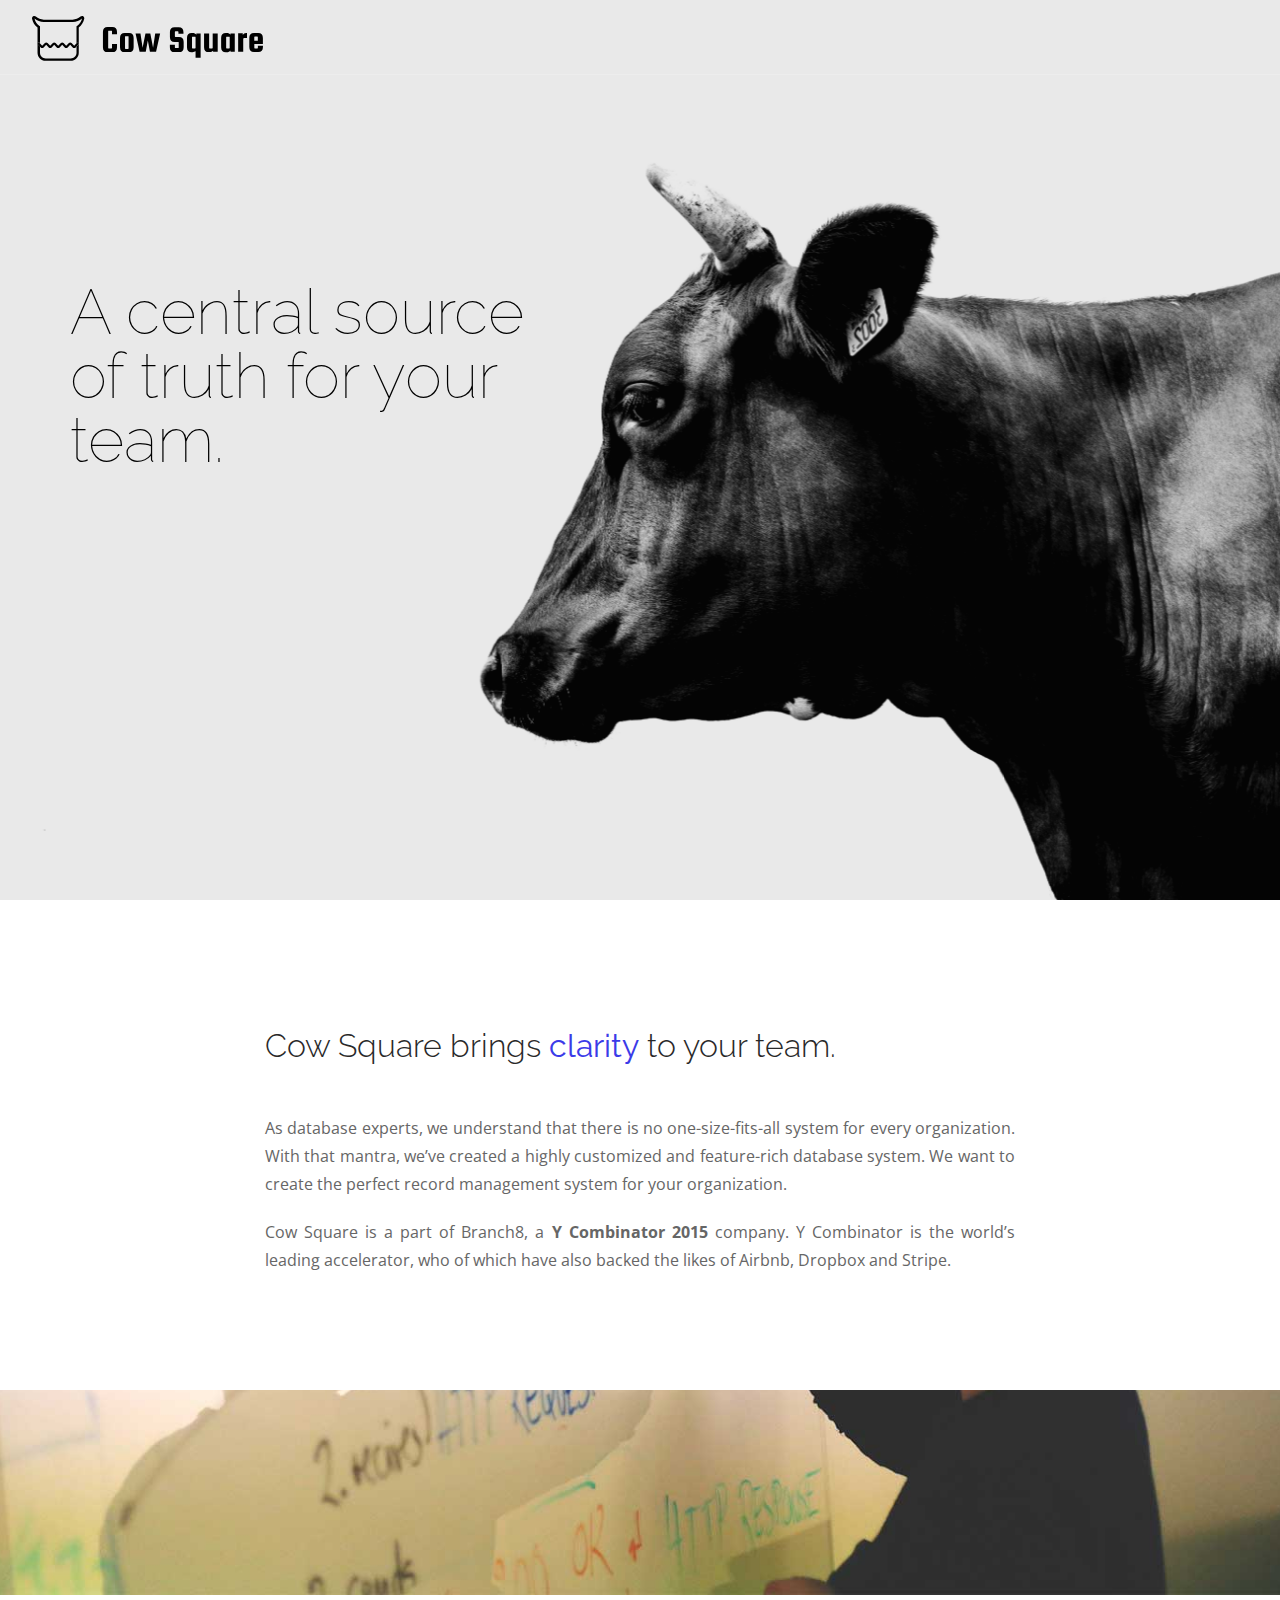
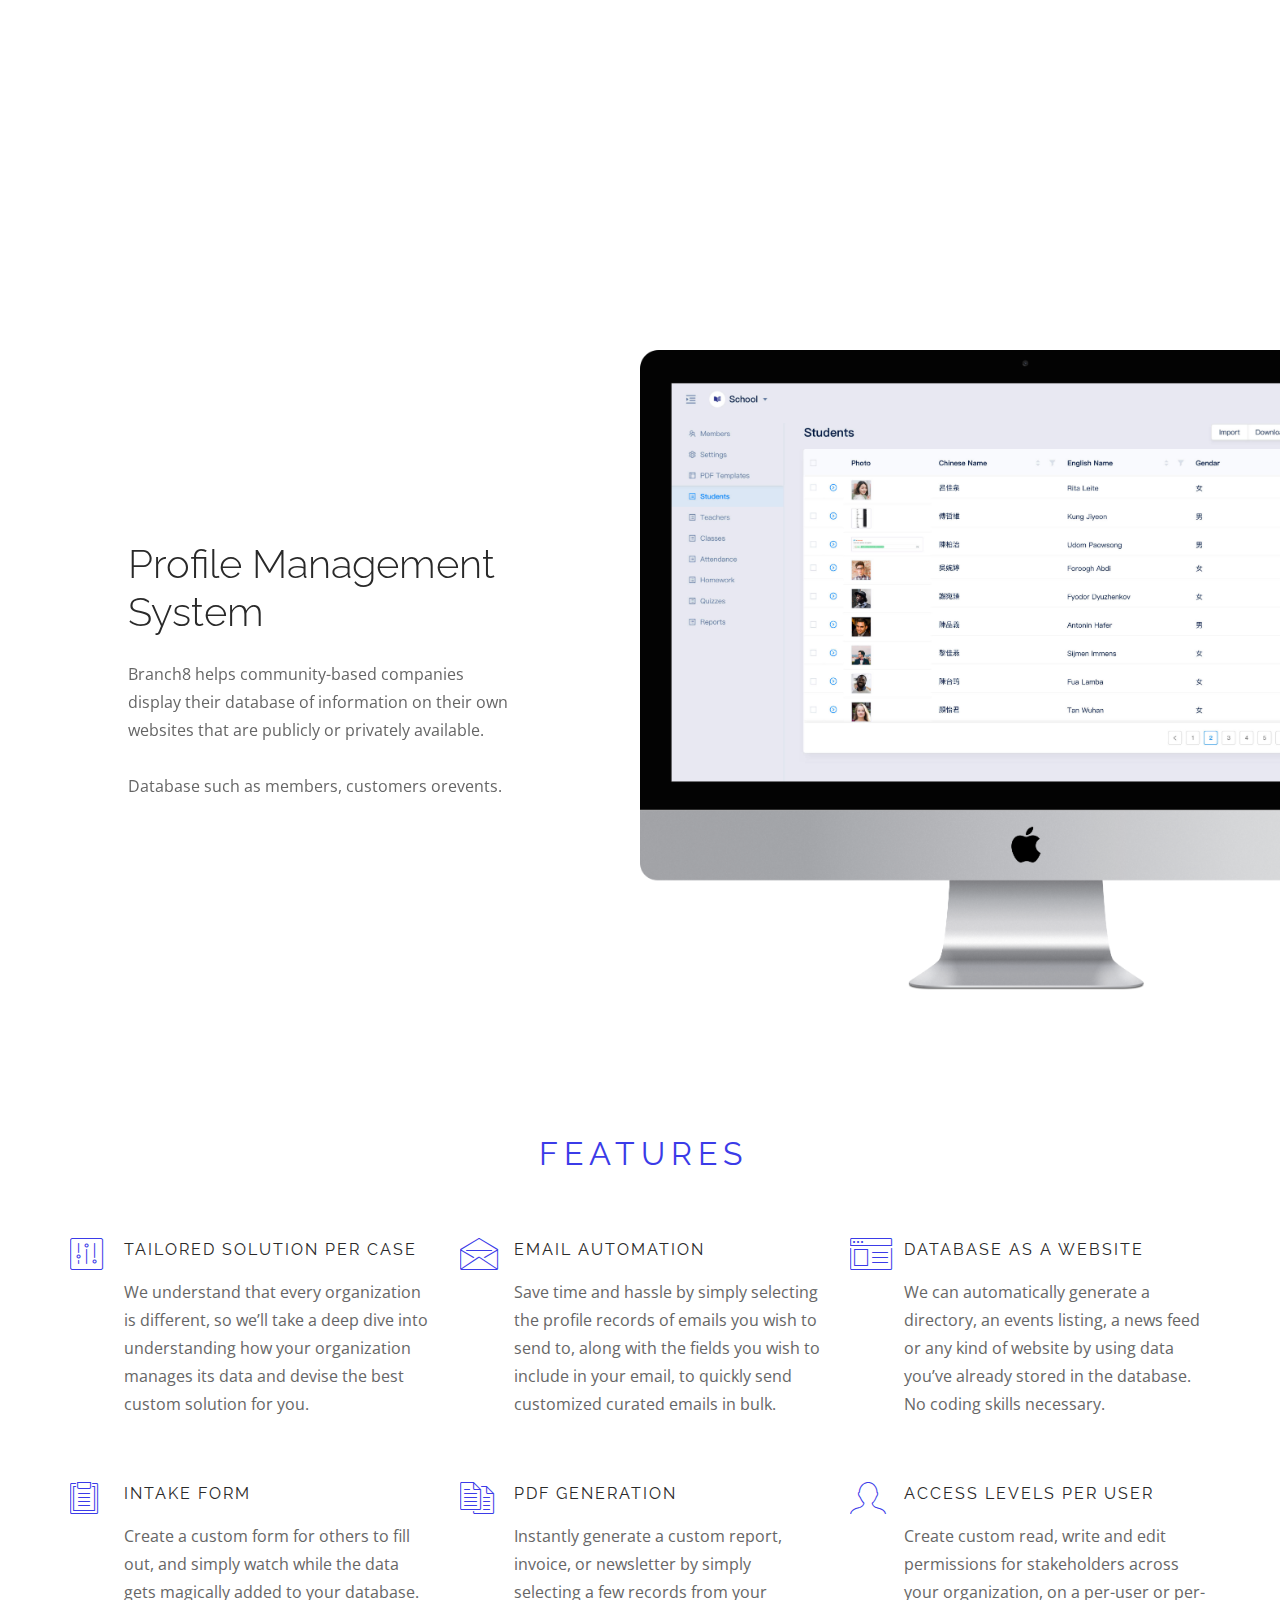
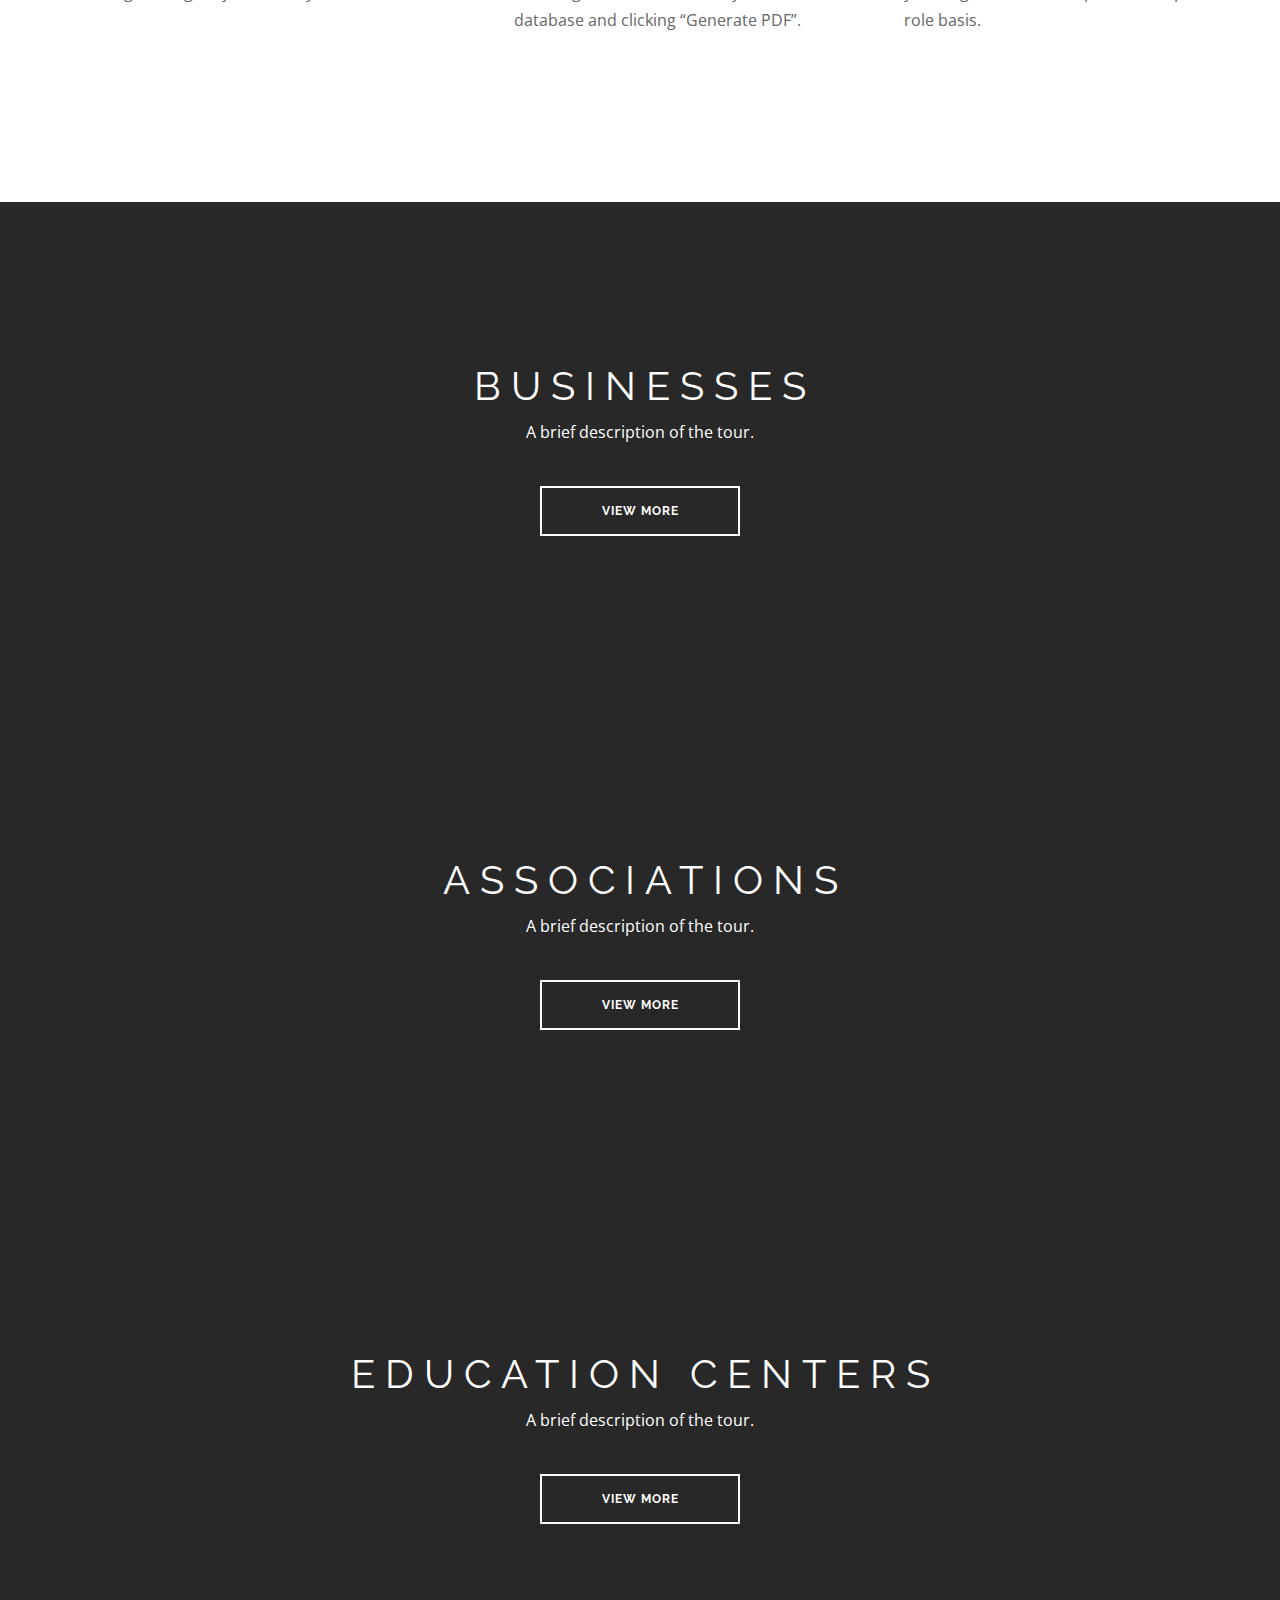
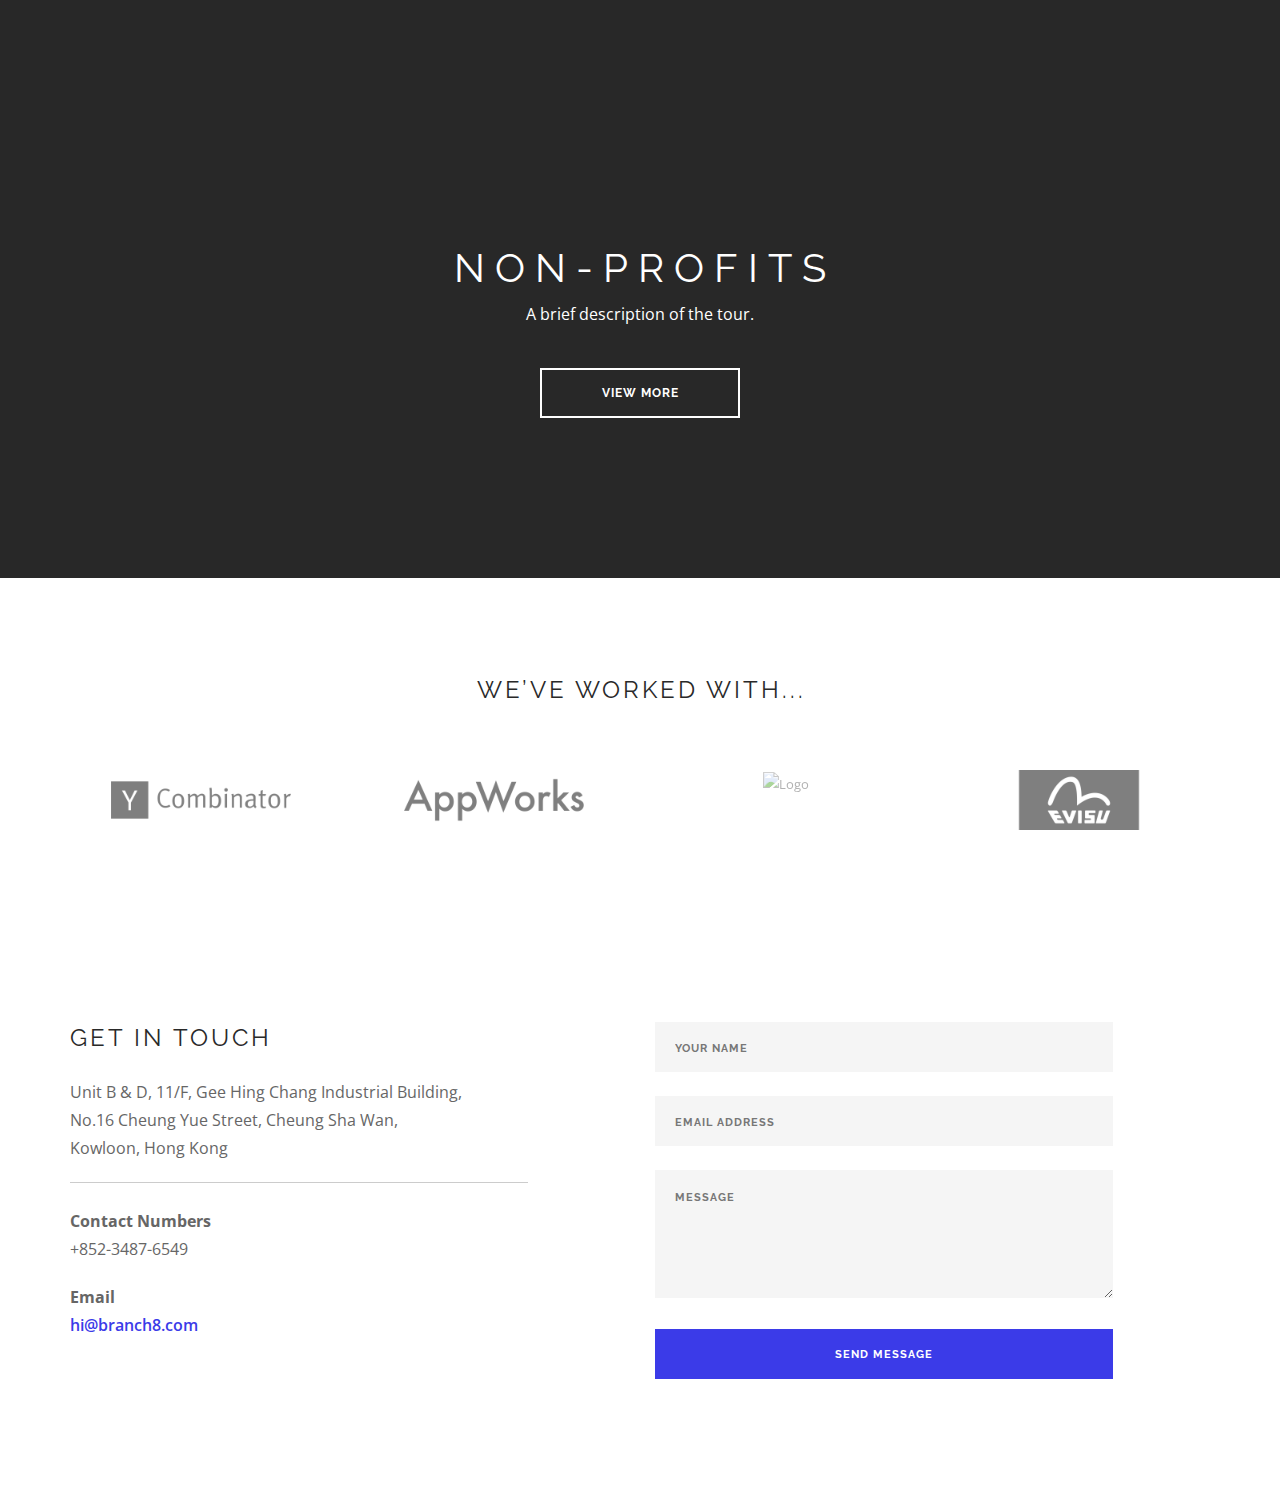
==== commit 6fd3e98d: "rename: page-11 to index.html" ====
--- a/Foundry 1.9.9.1/index.html
+++ b/Foundry 1.9.9.1/index.html
@@ -1,1143 +1,735 @@
 <!doctype html>
 <html lang="en">
-    <head>
-        <meta charset="utf-8">
-        <title>Foundry Multi-purpose HTML Template</title>
-        <meta name="viewport" content="width=device-width, initial-scale=1">
-        <link href="css/bootstrap.css" rel="stylesheet" type="text/css" media="all" />
-        <link href="css/themify-icons.css" rel="stylesheet" type="text/css" media="all" />
-        <link href="css/flexslider.css" rel="stylesheet" type="text/css" media="all" />
-        <link href="css/lightbox.min.css" rel="stylesheet" type="text/css" media="all" />
-        <link href="css/ytplayer.css" rel="stylesheet" type="text/css" media="all" />
-        <link href="css/theme.css" rel="stylesheet" type="text/css" media="all" />
-        <link href="css/custom.css" rel="stylesheet" type="text/css" media="all" />
-        <link href='http://fonts.googleapis.com/css?family=Lato:300,400%7CRaleway:100,400,300,500,600,700%7COpen+Sans:400,500,600' rel='stylesheet' type='text/css'>
-    </head>
-    <body class="scroll-assist">
-        <div class="nav-container">
-            <a id="top"></a>
-            <nav class="bg-dark">
-                <div class="nav-bar">
-                    <div class="module left">
-                        <a href="index.html">
-                            <img class="logo logo-light" alt="Foundry" src="img/logo-light.png" />
-                            <img class="logo logo-dark" alt="Foundry" src="img/logo-dark.png" />
-                        </a>
-                    </div>
-                    <div class="module widget-handle mobile-toggle right visible-sm visible-xs">
-                        <i class="ti-menu"></i>
-                    </div>
-                    <div class="module-group right">
-                        <div class="module left">
-                            <ul class="menu">
-                                <li class="has-dropdown">
-                                    <a href="#">
-                                        Home
-                                    </a>
-                                    <ul class="mega-menu">
-                                        <li>
-                                            <ul>
-                                                <li>
-                                                    <span class="title">Concepts</span>
-                                                </li>
-                                                <li>
-                                                    <a href="home-adventure.html">Adventure Travel</a>
-                                                </li>
-                                                <li>
-                                                    <a href="home-agency.html">Agency</a>
-                                                </li>
-                                                <li>
-                                                    <a href="home-agency-2.html">Agency 2</a>
-                                                    <span class="label">New!</span>
-                                                </li>
-                                                <li>
-                                                    <a href="home-app-landing.html">App Landing</a>
-                                                </li>
-                                                <li>
-                                                    <a href="home-app-landing-2.html">App Landing 2</a>
-                                                </li>
-                                                <li>
-                                                    <a href="home-capital-firm.html">Capital Firm</a>
-                                                </li>
-                                                <li>
-                                                    <a href="home-fashion.html">Fashion</a>
-                                                </li>
-                                                <li>
-                                                    <a href="home-fitness.html">Fitness</a>
-                                                </li>
-                                                <li>
-                                                    <a href="home-restaurant.html">Restaurant</a>
-                                                </li>
-                                                <li>
-                                                    <a href="home-music.html">Music</a>
-                                                </li>
-                                                <li>
-                                                    <a href="home-event.html">Event / Seminar</a>
-                                                </li>
-                                                <li>
-                                                    <a href="home-architecture.html">Architecture</a>
-                                                </li>
-                                            </ul>
-                                        </li>
-                                        <li>
-                                            <ul>
-                                                <li>
-                                                    <a href="home-photography.html">Photography</a>
-                                                </li>
-                                                <li>
-                                                    <a href="home-photography-2.html">Ken Burns</a>
-                                                </li>
-                                                <li>
-                                                    <a href="home-personal-portfolio.html">Portfolio</a>
-                                                </li>
-                                                <li>
-                                                    <a href="home-property.html">Property Listing</a>
-                                                </li>
-                                                <li>
-                                                    <a href="home-resume.html">Resumé</a>
-                                                </li>
-                                                <li>
-                                                    <a href="home-winery.html">Winery</a>
-                                                </li>
-                                                <li>
-                                                    <span class="title">Home Pages</span>
-                                                </li>
-                                                <li>
-                                                    <a href="index.html">Home Classic</a>
-                                                </li>
-                                                <li>
-                                                    <a href="home-default-2.html">Home Layout 2</a>
-                                                </li>
-                                                <li>
-                                                    <a href="home-default-3.html">Home Layout 3</a>
-                                                </li>
-                                                <li>
-                                                    <a href="home-default-4.html">Home Layout 4</a>
-                                                </li>
-                                                <li>
-                                                    <a href="home-default-5.html">Home Layout 5</a>
-                                                </li>
-                                            </ul>
-                                        </li>
-                                    </ul>
-                                </li>
-                                <li class="has-dropdown">
-                                    <a href="#">
-                                        Pages
-                                    </a>
-                                    <ul class="mega-menu">
-                                        <li>
-                                            <ul>
-                                                <li>
-                                                    <span class="title">Inner Pages</span>
-                                                </li>
-                                                <li>
-                                                    <a href="page-about-us-1.html">About Us 1</a>
-                                                </li>
-                                                <li>
-                                                    <a href="page-about-us-2.html">About Us 2</a>
-                                                </li>
-                                                <li>
-                                                    <a href="page-about-us-3.html">About Us 3</a>
-                                                </li>
-                                                <li>
-                                                    <a href="page-services-1.html">Services 1</a>
-                                                </li>
-                                                <li>
-                                                    <a href="page-services-2.html">Services 2</a>
-                                                </li>
-                                                <li>
-                                                    <a href="page-services-3.html">Services 3</a>
-                                                </li>
-                                                <li>
-                                                    <a href="page-contact-1.html">Contact 1</a>
-                                                </li>
-                                                <li>
-                                                    <a href="page-contact-2.html">Contact 2</a>
-                                                </li>
-                                                <li>
-                                                    <a href="page-contact-3.html">Planner</a>
-                                                </li>
-                                            </ul>
-                                        </li>
-                                        <li>
-                                            <ul>
-                                                <li>
-                                                    <span class="title">Utility Pages</span>
-                                                </li>
-                                                <li>
-                                                    <a href="page-login.html">Login</a>
-                                                </li>
-                                                <li>
-                                                    <a href="page-register.html">Register</a>
-                                                </li>
-                                                <li>
-                                                    <a href="page-coming-soon.html">Coming Soon</a>
-                                                </li>
-                                                <li>
-                                                    <a href="page-faq.html">FAQ</a>
-                                                </li>
-                                                <li>
-                                                    <a href="page-confirmation.html">Confirmation</a>
-                                                </li>
-                                                <li>
-                                                    <a href="page-countdown.html">Countdown</a>
-                                                </li>
-                                                <li>
-                                                    <a href="page-countdown-2.html">Countdown 2</a>
-                                                </li>
-                                                <li>
-                                                    <a href="page-404.html">404 - Error</a>
-                                                </li>
-                                            </ul>
-                                        </li>
-                                    </ul>
-                                </li>
-                                <li class="has-dropdown">
-                                    <a href="#">
-                                        Elements
-                                    </a>
-                                    <ul class="mega-menu">
-                                        <li>
-                                            <ul>
-                                                <li>
-                                                    <span class="title">Elements</span>
-                                                </li>
-                                                <li>
-                                                    <a href="elements-buttons.html">
-                                                        <i class="ti-link"></i> Buttons</a>
-                                                </li>
-                                                <li>
-                                                    <a href="elements-tabs.html">
-                                                        <i class="ti-layout-tab"></i> Tabbed Content</a>
-                                                </li>
-                                                <li>
-                                                    <a href="elements-progress.html">
-                                                        <i class="ti-rocket"></i> Progress Bars</a>
-                                                </li>
-                                                <li>
-                                                    <a href="elements-accordions.html">
-                                                        <i class="ti-layout-accordion-separated"></i> Accordions</a>
-                                                </li>
-                                                <li>
-                                                    <a href="elements-alerts.html">
-                                                        <i class="ti-flag-alt"></i> Alerts</a>
-                                                </li>
-                                                <li>
-                                                    <a href="elements-form-inputs.html">
-                                                        <i class="ti-pencil-alt"></i> Form Inputs</a>
-                                                </li>
-                                                <li>
-                                                    <a href="elements-countdown.html">
-                                                        <i class="ti-alarm-clock"></i> Countdowns</a>
-                                                </li>
-                                                <li>
-                                                    <a href="elements-modals.html">
-                                                        <i class="ti-layout-slider-alt"></i> Modals</a>
-                                                </li>
-                                            </ul>
-                                        </li>
-                                        <li>
-                                            <ul>
-                                                <li>
-                                                    <span class="title">Elements</span>
-                                                </li>
-                                                <li>
-                                                    <a href="elements-pricing.html">
-                                                        <i class="ti-money"></i> Pricing Tables</a>
-                                                </li>
-                                                <li>
-                                                    <a href="elements-icon-boxes.html">
-                                                        <i class="ti-eye"></i> Icon Boxes</a>
-                                                </li>
-                                                <li>
-                                                    <a href="elements-widgets.html">
-                                                        <i class="ti-layout-media-right"></i> Widgets</a>
-                                                </li>
-                                                <li>
-                                                    <a href="elements-typography.html">
-                                                        <i class="ti-text"></i> Typography</a>
-                                                </li>
-                                                <li>
-                                                    <a href="elements-lists.html">
-                                                        <i class="ti-list"></i> Lists</a>
-                                                </li>
-                                                <li>
-                                                    <a href="elements-grid.html">
-                                                        <i class="ti-view-grid"></i> Grid Structure</a>
-                                                </li>
-                                                <li>
-                                                    <a href="elements-textimage.html">
-                                                        <i class="ti-layout-list-large-image"></i> Text &amp; Image</a>
-                                                </li>
-                                                <li>
-                                                    <a href="elements-intros.html">
-                                                        <i class="ti-microphone"></i> Intro Sections</a>
-                                                </li>
-                                            </ul>
-                                        </li>
-                                        <li>
-                                            <ul>
-                                                <li>
-                                                    <span class="title">Elements</span>
-                                                </li>
-                                                <li>
-                                                    <a href="elements-titles.html">
-                                                        <i class="ti-layout-cta-left"></i> Titles Left</a>
-                                                </li>
-                                                <li>
-                                                    <a href="elements-titles-center.html">
-                                                        <i class="ti-layout-cta-center"></i> Titles Center</a>
-                                                </li>
-                                                <li>
-                                                    <a href="elements-video.html">
-                                                        <i class="ti-video-clapper"></i> Video Inline</a>
-                                                </li>
-                                                <li>
-                                                    <a href="elements-video-bg.html">
-                                                        <i class="ti-video-clapper"></i> Video BG</a>
-                                                </li>
-                                                <li>
-                                                    <a href="elements-video-slider.html">
-                                                        <i class="ti-video-clapper"></i> Video Slider</a>
-                                                </li>
-                                                <li>
-                                                    <a href="elements-galleries.html">
-                                                        <i class="ti-gallery"></i> Image Galleries</a>
-                                                </li>
-                                                <li>
-                                                    <a href="elements-parallax.html">
-                                                        <i class="ti-layers"></i> Parallax</a>
-                                                </li>
-                                                <li>
-                                                    <a href="elements-nav-light.html">
-                                                        <i class="ti-menu-alt"></i> Nav Styles</a>
-                                                </li>
-                                            </ul>
-                                        </li>
-                                    </ul>
-                                </li>
-                                <li class="has-dropdown">
-                                    <a href="#">
-                                        Portfolio
-                                    </a>
-                                    <ul>
-                                        <li class="has-dropdown">
-                                            <a href="#">
-                                                Contained
-                                            </a>
-                                            <ul>
-                                                <li>
-                                                    <a href="portfolio-grid-2col.html">
-                                                        2 Columns
-                                                    </a>
-                                                </li>
-                                                <li>
-                                                    <a href="portfolio-grid.html">
-                                                        3 Columns
-                                                    </a>
-                                                </li>
-                                                <li>
-                                                    <a href="portfolio-grid-4col.html">
-                                                        4 Columns
-                                                    </a>
-                                                </li>
-                                            </ul>
-                                        </li>
-                                        <li class="has-dropdown">
-                                            <a href="#">
-                                                Wide
-                                            </a>
-                                            <ul>
-                                                <li>
-                                                    <a href="portfolio-wide-2col.html">
-                                                        2 Columns
-                                                    </a>
-                                                </li>
-                                                <li>
-                                                    <a href="portfolio-wide.html">
-                                                        3 Columns
-                                                    </a>
-                                                </li>
-                                                <li>
-                                                    <a href="portfolio-wide-4col.html">
-                                                        4 Columns
-                                                    </a>
-                                                </li>
-                                            </ul>
-                                        </li>
-                                        <li>
-                                            <a href="portfolio-parallax.html">
-                                                Parallax
-                                            </a>
-                                        </li>
-                                        <li class="has-dropdown">
-                                            <a href="#">
-                                                Single
-                                            </a>
-                                            <ul>
-                                                <li>
-                                                    <a href="portfolio-single-1.html">
-                                                        Case Study 1
-                                                    </a>
-                                                </li>
-                                                <li>
-                                                    <a href="portfolio-single-2.html">
-                                                        Case Study 2
-                                                    </a>
-                                                </li>
-                                                <li>
-                                                    <a href="portfolio-single-3.html">
-                                                        Case Study 3
-                                                    </a>
-                                                </li>
-                                                <li>
-                                                    <a href="portfolio-single-4.html">
-                                                        Case Study 4
-                                                    </a>
-                                                </li>
-                                                <li>
-                                                    <a href="portfolio-single-5.html">
-                                                        Case Study 5
-                                                    </a>
-                                                </li>
-                                            </ul>
-                                        </li>
-                                    </ul>
-                                </li>
-                                <li class="has-dropdown">
-                                    <a href="#">
-                                        Shop
-                                    </a>
-                                    <ul>
-                                        <li class="has-dropdown">
-                                            <a href="#">
-                                                Shop Layout
-                                            </a>
-                                            <ul>
-                                                <li>
-                                                    <a href="shop-sidebar.html">
-                                                        Sidebar Left
-                                                    </a>
-                                                </li>
-                                                <li>
-                                                    <a href="shop-sidebar-right.html">
-                                                        Sidebar Right
-                                                    </a>
-                                                </li>
-                                                <li>
-                                                    <a href="shop-fullwidth-4col.html">
-                                                        4 Columns
-                                                    </a>
-                                                </li>
-                                                <li>
-                                                    <a href="shop-fullwidth.html">
-                                                        3 Columns
-                                                    </a>
-                                                </li>
-                                                <li>
-                                                    <a href="shop-fullwidth-2col.html">
-                                                        2 Columns
-                                                    </a>
-                                                </li>
-                                            </ul>
-                                        </li>
-                                        <li class="has-dropdown">
-                                            <a href="#">
-                                                Product Single
-                                            </a>
-                                            <ul>
-                                                <li>
-                                                    <a href="shop-product-sidebar-left.html">
-                                                        Sidebar Left
-                                                    </a>
-                                                </li>
-                                                <li>
-                                                    <a href="shop-product-sidebar.html">
-                                                        Sidebar Right
-                                                    </a>
-                                                </li>
-                                                <li>
-                                                    <a href="shop-product-fullwidth.html">
-                                                        No Sidebar
-                                                    </a>
-                                                </li>
-                                            </ul>
-                                        </li>
-                                        <li>
-                                            <a href="shop-cart.html">
-                                                Cart
-                                            </a>
-                                        </li>
-                                        <li>
-                                            <a href="shop-checkout.html">
-                                                Checkout
-                                            </a>
-                                        </li>
-                                    </ul>
-                                </li>
-                                <li class="has-dropdown">
-                                    <a href="#">
-                                        Blog
-                                    </a>
-                                    <ul>
-                                        <li class="has-dropdown">
-                                            <a href="#">
-                                                Listing
-                                            </a>
-                                            <ul>
-                                                <li>
-                                                    <a href="blog-sidebar.html">
-                                                        Sidebar Left
-                                                    </a>
-                                                </li>
-                                                <li>
-                                                    <a href="blog-sidebar-right.html">
-                                                        Sidebar Right
-                                                    </a>
-                                                </li>
-                                                <li>
-                                                    <a href="blog-no-sidebar.html">
-                                                        No Sidebar
-                                                    </a>
-                                                </li>
-                                            </ul>
-                                        </li>
-                                        <li class="has-dropdown">
-                                            <a href="#">
-                                                Masonry
-                                            </a>
-                                            <ul>
-                                                <li>
-                                                    <a href="blog-masonry-sidebar.html">
-                                                        Sidebar Left
-                                                    </a>
-                                                </li>
-                                                <li>
-                                                    <a href="blog-masonry-sidebar-right.html">
-                                                        Sidebar Right
-                                                    </a>
-                                                </li>
-                                                <li>
-                                                    <a href="blog-masonry.html">
-                                                        3 Columns
-                                                    </a>
-                                                </li>
-                                                <li>
-                                                    <a href="blog-masonry-2col.html">
-                                                        2 Columns
-                                                    </a>
-                                                </li>
-                                            </ul>
-                                        </li>
-                                        <li class="has-dropdown">
-                                            <a href="#">
-                                                Single
-                                            </a>
-                                            <ul>
-                                                <li>
-                                                    <a href="blog-single-sidebar.html">
-                                                        Sidebar Left
-                                                    </a>
-                                                </li>
-                                                <li>
-                                                    <a href="blog-single-sidebar-right.html">
-                                                        Sidebar Right
-                                                    </a>
-                                                </li>
-                                                <li>
-                                                    <a href="blog-single-no-sidebar.html">
-                                                        No Sidebar
-                                                    </a>
-                                                </li>
-                                                <li>
-                                                    <a href="blog-single-disqus.html">
-                                                        Disqus Comments
-                                                    </a>
-                                                </li>
-                                            </ul>
-                                        </li>
-                                        <li>
-                                            <a href="blog-simple-feed.html">
-                                                Simple Feed
-                                            </a>
-                                        </li>
-                                    </ul>
-                                </li>
-                            </ul>
-                        </div>
-                        <!--end of menu module-->
-                        <div class="module widget-handle search-widget-handle left">
-                            <div class="search">
-                                <i class="ti-search"></i>
-                                <span class="title">Search Site</span>
-                            </div>
-                            <div class="function">
-                                <form class="search-form">
-                                    <input type="text" placeholder="Type Here" />
-                                </form>
-                            </div>
-                        </div>
-                        <div class="module widget-handle cart-widget-handle left">
-                            <div class="cart">
-                                <i class="ti-bag"></i>
-                                <span class="label number">2</span>
-                                <span class="title">Shopping Cart</span>
-                            </div>
-                            <div class="function">
-                                <div class="widget">
-                                    <h6 class="title">Shopping Cart</h6>
-                                    <hr>
-                                    <ul class="cart-overview">
-                                        <li>
-                                            <a href="#">
-                                                <img alt="Product" src="img/shop-widget-1.png" />
-                                                <div class="description">
-                                                    <span class="product-title">Canvas Backpack</span>
-                                                    <span class="price number">$39.90</span>
-                                                </div>
-                                            </a>
-                                        </li>
-                                        <li>
-                                            <a href="#">
-                                                <img alt="Product" src="img/shop-widget-2.png" />
-                                                <div class="description">
-                                                    <span class="product-title">Vintage Camera</span>
-                                                    <span class="price number">$249.50</span>
-                                                </div>
-                                            </a>
-                                        </li>
-                                    </ul>
-                                    <hr>
-                                    <div class="cart-controls">
-                                        <a class="btn btn-sm btn-filled" href="#">Checkout</a>
-                                        <div class="list-inline pull-right">
-                                            <span class="cart-total">Total: </span>
-                                            <span class="number">$289.40</span>
-                                        </div>
-                                    </div>
-                                </div>
-                                <!--end of widget-->
-                            </div>
-                        </div>
-                        <div class="module widget-handle language left">
-                            <ul class="menu">
-                                <li class="has-dropdown">
-                                    <a href="#">ENG</a>
-                                    <ul>
-                                        <li>
-                                            <a href="#">French</a>
-                                        </li>
-                                        <li>
-                                            <a href="#">Deutsch</a>
-                                        </li>
-                                    </ul>
-                                </li>
-                            </ul>
-                        </div>
-                    </div>
-                    <!--end of module group-->
-                </div>
-            </nav>
-        </div>
-        <div class="main-container">
-            <section class="cover fullscreen image-slider slider-all-controls controls-inside parallax">
-                <ul class="slides">
-                    <li class="overlay image-bg bg-light">
-                        <div class="background-image-holder">
-                            <img alt="image" class="background-image" src="img/home23.jpg" />
-                        </div>
-                        <div class="container v-align-transform">
-                            <div class="row">
-                                <div class="col-sm-10 col-sm-offset-1 text-center">
-                                    <h1 class="mb40 mb-xs-16 large">Sleek, Intuitive &amp; Performant,
-                                        <br /> It's your design toolkit.</h1>
-                                    <h6 class="uppercase mb16">A performance focussed template.</h6>
-                                    <p class="lead mb40">
-                                        Build beautiful, contemporary sites in just moments
-                                        <br />with Foundry and Variant Page Builder.
-                                    </p>
-                                    <a class="btn btn-lg btn-filled" href="#">Start Exploring</a>
-                                </div>
-                            </div>
-                            <!--end of row-->
-                        </div>
-                        <!--end of container-->
-                    </li>
-                    <li class="overlay image-bg">
-                        <div class="background-image-holder">
-                            <img alt="image" class="background-image" src="img/home22.jpg" />
-                        </div>
-                        <div class="container v-align-transform">
-                            <div class="row">
-                                <div class="col-sm-offset-1 text-center col-sm-10">
-                                    <h1 class="mb40 mb-xs-16 large">Foundry brings your content to life in stunning clarity</h1>
-                                    <h6 class="uppercase mb16">A complete block-based solution</h6>
-                                    <p class="lead mb40">
-                                        Build beautiful, contemporary sites in just moments
-                                        <br />with Foundry and Variant Page Builder.
-                                    </p>
-                                    <a class="btn btn-lg btn-white" href="#">Start Exploring</a>
-                                </div>
-                            </div>
-                            <!--end of row-->
-                        </div>
-                        <!--end of container-->
-                    </li>
-                </ul>
-            </section>
-            <section>
-                <div class="container">
-                    <div class="row mb80 mb-xs-0">
-                        <div class="col-md-8 col-md-offset-2 text-center">
-                            <h1>Sleek, Flexible & Stylish.</h1>
-                            <p>
-                                Foundry is a remarkably complete template offering you a plethora of handcrafted design elements. Whether promoting a product, service or portfolio - Foundry's unique and flexible style has you covered.
-                            </p>
-                        </div>
-                    </div>
-                    <!--end of row-->
-                    <div class="row v-align-children">
-                        <div class="col-md-7 col-sm-6 text-center mb-xs-24">
-                            <img class="cast-shadow" alt="Screenshot" src="img/screenshot.jpg" />
-                        </div>
-                        <div class="col-md-4 col-md-offset-1 col-sm-5 col-sm-offset-1">
-                            <h3>Build a slick, modern site faster than ever</h3>
-                            <p>
-                                Foundry is your complete design toolkit, built from the ground up to be flexible, extensible and stylish. Building slick, contemporary sites has never been this easy!
-                            </p>
-                            <a class="btn btn-lg" href="#">Explore Foundry</a>
-                        </div>
-                    </div>
-                    <!--end of row-->
-                </div>
-                <!--end of container-->
-            </section>
-            <section class="bg-secondary">
-                <div class="container">
-                    <div class="row mb64 mb-xs-24">
-                        <div class="col-sm-12 col-md-10 col-md-offset-1 text-center">
-                            <h3>Foundry gives you the flexibility to build your site using purpose-made content blocks.</h3>
-                        </div>
-                    </div>
-                    <!--end of row-->
-                    <div class="row">
-                        <div class="col-sm-6 text-center">
-                            <div class="feature">
-                                <div class="text-center">
-                                    <i class="ti-layout-grid2 icon-lg mb40 mb-xs-24 inline-block color-primary"></i>
-                                    <h5 class="uppercase">Expert, Modular Design</h5>
-                                </div>
-                                <p>
-                                    Customers love our block-based approach to template building,
-                                    <br class="hidden-sm" />it makes assembling beautiful pages fast and enjoyable, leaving
-                                    <br class="hidden-sm" /> more time to craft your perfect layout.
-                                </p>
-                            </div>
-                            <!--end of feature-->
-                        </div>
-                        <div class="col-sm-6 text-center">
-                            <div class="feature">
-                                <div class="text-center">
-                                    <i class="ti-heart icon-lg mb40 mb-xs-24 inline-block color-primary"></i>
-                                    <h5 class="uppercase">Flexibility for Developers</h5>
-                                </div>
-                                <p>
-                                    We haven't forgotten developers, that's why we've built Foundry
-                                    <br class="hidden-sm" /> from the ground-up as a powerful, easy to understand framework
-                                    <br class="hidden-sm" /> with a particular focus on code readability.
-                                </p>
-                            </div>
-                            <!--end of feature-->
-                        </div>
-                    </div>
-                    <!--end of row-->
-                </div>
-                <!--end of container-->
-            </section>
-            <section class="image-edge pt120 pb120 pt-xs-40 pb-xs-40">
-                <div class="col-md-6 col-sm-4 p0 col-md-push-6 col-sm-push-8">
-                    <img alt="Screenshot" class="cast-shadow mb-xs-24" src="img/home1.jpg" />
-                </div>
-                <div class="container">
-                    <div class="col-md-5 col-md-pull-0 col-sm-7 col-sm-pull-4 v-align-transform">
-                        <h3 class="mb40 mb-xs-16">Get started fast with one of our unique, pre-built concepts.</h3>
-                        <p class="lead mb40">
-                            We've built 10 fresh and distinct concepts to showcase Foundry's adaptability for almost any purpose.
-                        </p>
-                        <div class="feature boxed">
-                            <p>
-                                &ldquo;Stunning design, prompt support with an easy to use site builder make this and outstanding product. Well done Medium Rare!&rdquo;
-                            </p>
-                            <div class="spread-children">
-                                <img alt="Pic" class="image-xs" src="img/avatar2.png" />
-                                <span>James Jardine - Themeforest</span>
-                            </div>
-                        </div>
-                    </div>
-                </div>
-                <!--end of container-->
-            </section>
-            <section class="image-bg overlay parallax pt120 pb120 pt-xs-40 pb-xs-40">
-                <div class="background-image-holder">
-                    <img alt="image" class="background-image" src="img/home7.jpg" />
-                </div>
-                <div class="container">
-                    <div class="row mb40 mb-xs-24">
-                        <div class="col-sm-12 text-center spread-children">
-                            <img class="image-xs" alt="Pic" src="img/avatar5.png" />
-                            <img class="image-xs" alt="Pic" src="img/avatar2.png" />
-                            <img class="image-xs" alt="Pic" src="img/avatar3.png" />
-                            <img class="image-xs" alt="Pic" src="img/avatar6.png" />
-                            <img class="image-xs" alt="Pic" src="img/avatar4.png" />
-                        </div>
-                    </div>
-                    <!--end of row-->
-                    <div class="row mb16 mb-xs-0">
-                        <div class="col-sm-12 text-center">
-                            <h3>People just like you are already loving Foundry</h3>
-                        </div>
-                    </div>
-                    <!--end of row-->
-                    <div class="row">
-                        <div class="col-md-8 col-md-offset-2 col-sm-10 col-sm-offset-1">
-                            <div class="text-slider slider-arrow-controls text-center relative">
-                                <ul class="slides">
-                                    <li>
-                                        <p class="lead">It's clear to see just how seriously these guys take design. I've never come across a template with the level of polish as this - and don't even get me started on the page builder, there is simply NO competition. Customer for life.</p>
-                                        <div class="quote-author">
-                                            <h6 class="uppercase mb0">Anna Thompson</h6>
-                                            <span>Themeforest Customer</span>
-                                        </div>
-                                    </li>
-                                    <li>
-                                        <p class="lead">I love the ease-of-use the builder provides - I can quickly test different combinations and experiment with font and color combinations to find that sweet spot. Kudos for the amazing support too, really quick turnaround!</p>
-                                        <div class="quote-author">
-                                            <h6 class="uppercase mb0">Rick Dempsey</h6>
-                                            <span>Themeforest Customer</span>
-                                        </div>
-                                    </li>
-                                    <li>
-                                        <p class="lead">A fine example of atomic design brought to life. As a seasoned template user, I really appreciate the consistent styling for all common tags, it makes customising the sections that much easier. 5 stars as always for an amazing template.</p>
-                                        <div class="quote-author">
-                                            <h6 class="uppercase mb0">Gill Sans</h6>
-                                            <span>Themeforest Customer</span>
-                                        </div>
-                                    </li>
-                                </ul>
-                            </div>
-                        </div>
-                    </div>
-                    <!--end of row-->
-                </div>
-                <!--end of container-->
-            </section>
-            <section class="bg-secondary pb0">
-                <div class="container">
-                    <div class="row">
-                        <div class="col-sm-12 text-center">
-                            <h2 class="mb64 mb-xs-24">Flexible, Adaptable & Timeless.</h2>
-                        </div>
-                        <div class="col-md-8 col-md-offset-2 col-sm-12 text-center">
-                            <div class="tabbed-content icon-tabs">
-                                <ul class="tabs">
-                                    <li class="active">
-                                        <div class="tab-title">
-                                            <i class="ti-layers icon"></i>
-                                            <span>History</span>
-                                        </div>
-                                        <div class="tab-content">
-                                            <p>
-                                                Sed ut perspiciatis unde omnis iste natus error sit voluptatem accusantium doloremque laudantium, totam rem aperiam, eaque ipsa quae ab illo inventore veritatis et quasi architecto beatae vitae dicta sunt explicabo. Nemo enim ipsam voluptatem quia voluptas sit aspernatur aut odit aut fugit, sed quia consequuntur magni dolores.
-                                            </p>
-                                        </div>
-                                    </li>
-                                    <li>
-                                        <div class="tab-title">
-                                            <i class="ti-package icon"></i>
-                                            <span>Approach</span>
-                                        </div>
-                                        <div class="tab-content">
-                                            <p>
-                                                Neque porro quisquam est, qui dolorem ipsum quia dolor sit amet, consectetur, adipisci velit, sed quia non numquam eius modi tempora incidunt ut labore et dolore magnam aliquam quaerat voluptatem. Ut enim ad minima veniam, quis nostrum exercitationem ullam corporis suscipit laboriosam, nisi ut aliquid ex ea commodi consequatur?
-                                            </p>
-                                        </div>
-                                    </li>
-                                    <li>
-                                        <div class="tab-title">
-                                            <i class="ti-stats-up icon"></i>
-                                            <span>Culture</span>
-                                        </div>
-                                        <div class="tab-content">
-                                            <p>
-                                                At vero eos et accusamus et iusto odio dignissimos ducimus qui blanditiis praesentium voluptatum deleniti atque corrupti quos dolores et quas molestias excepturi sint occaecati cupiditate non provident, similique sunt in culpa qui officia deserunt mollitia animi, id est laborum et dolorum fuga. Et harum quidem rerum facilis est.
-                                            </p>
-                                        </div>
-                                    </li>
-                                    <li>
-                                        <div class="tab-title">
-                                            <i class="ti-layout-media-center-alt icon"></i>
-                                            <span>Method</span>
-                                        </div>
-                                        <div class="tab-content">
-                                            <p>
-                                                Nam libero tempore, cum soluta nobis est eligendi optio cumque nihil impedit quo minus id quod maxime placeat facere possimus, omnis voluptas assumenda est, omnis dolor repellendus. Temporibus autem quibusdam et aut officiis debitis aut rerum necessitatibus saepe eveniet ut et voluptates repudiandae sint et molestiae non recusandae.
-                                            </p>
-                                        </div>
-                                    </li>
-                                </ul>
-                            </div>
-                            <!--end of icon tabs-->
-                        </div>
-                    </div>
-                    <!--end of row-->
-                </div>
-                <!--end of container-->
-            </section>
-            <section class="bg-secondary">
-                <div class="container">
-                    <div class="row v-align-children">
-                        <div class="col-md-7 col-sm-6 text-center mb-xs-24">
-                            <div class="local-video-container">
-                                <div class="background-image-holder">
-                                    <img alt="Background Image" class="background-image" src="img/home3.jpg">
-                                </div>
-                                <video controls="">
-                                    <source src="video/video.webm" type="video/webm">
-                                    <source src="video/video.mp4" type="video/mp4">
-                                    <source src="video/video.ogv" type="video/ogg">
-                                </video>
-                                <div class="play-button"></div>
-                            </div>
-                            <!--end of local inline video-->
-                        </div>
-                        <div class="col-md-4 col-md-offset-1 col-sm-5 col-sm-offset-1">
-                            <h3>Design that looks less 'theme' and more you.</h3>
-                            <p>
-                                Foundry offers you the modularity and ease-of-use of a template with the style and aesthetic of contemporary, bespoke web design.
-                            </p>
-                        </div>
-                    </div>
-                    <!--end of row-->
-                </div>
-                <!--end of container-->
-            </section>
-            <section>
-                <div class="container">
-                    <div class="row mb64 mb-xs-24">
-                        <div class="col-sm-12 col-md-10 col-md-offset-1 text-center">
-                            <h3>Get all this and more by purchasing
-                                <br /> a copy of Foundry today.</h3>
-                        </div>
-                    </div>
-                    <!--end of row-->
-                    <div class="row masonry masonryFlyIn">
-                        <div class="col-md-4 col-sm-12 masonry-item mb30">
-                            <div class="feature boxed cast-shadow-light mb0">
-                                <h2 class=" color-primary mb0">80+</h2>
-                                <h6 class="uppercase color-primary">Page Templates</h6>
-                                <p>
-                                    Pre-made HTML page templates including fully realized shop, blog and portfolio layouts.
-                                </p>
-                            </div>
-                        </div>
-                        <div class="col-md-4 masonry-item mb30">
-                            <div class="boxed feature cast-shadow-light mb0">
-                                <i class="icon ti-infinite color-primary inline-block mb0"></i>
-                                <h6 class="uppercase color-primary">Layout Possibilities</h6>
-                                <p>
-                                    With tons of purpose-built content blocks, colors and fonts, Foundry presents a mind-boggling number of combinations. Test drive the builder now!
-                                </p>
-                            </div>
-                        </div>
-                        <div class="col-md-4 masonry-item mb30">
-                            <div class="boxed feature cast-shadow-light mb0">
-                                <h2 class=" color-primary mb8">Concepts</h2>
-                                <h6 class="uppercase color-primary">Kickstart your project</h6>
-                                <p>
-                                    Fresh and unique concepts included out of the box. From portfolio to property showcase, Foundry's adaptable look is perfect for your next project.
-                                </p>
-                            </div>
-                        </div>
-                        <div class="col-md-4 masonry-item mb30">
-                            <div class="boxed feature cast-shadow-light mb0">
-                                <h2 class=" color-primary mb8">One / Multi</h2>
-                                <h6 class="uppercase color-primary">Suit Yourself</h6>
-                                <p>
-                                    Capabilities for one and multi-page are built right in. Create a one page scrolling site with ease in Variant Page Builder.
-                                </p>
-                            </div>
-                        </div>
-                        <div class="col-md-4 masonry-item mb30">
-                            <div class="boxed feature cast-shadow-light mb0">
-                                <h2 class=" color-primary mb8">Support</h2>
-                                <h6 class="uppercase color-primary">Timely & Personable</h6>
-                                <p>
-                                    Receive included support with your purchase via our dedicated support forum. We aim to assist you in plain English as quickly as possible.
-                                </p>
-                            </div>
-                        </div>
-                        <div class="col-md-4 masonry-item mb30">
-                            <div class="boxed feature cast-shadow-light mb0">
-                                <h2 class=" color-primary mb8">Page Builder</h2>
-                                <h6 class="uppercase color-primary">Intuitive & Powerful</h6>
-                                <p>
-                                    We've worked hard to bring you a page builder that speeds up your workflow, leaving more time for your to experiment with layout combinations.
-                                </p>
-                            </div>
-                        </div>
-                    </div>
-                    <!--end of row-->
-                </div>
-                <!--end of container-->
-            </section>
-            <section class="image-bg parallax overlay">
-                <div class="background-image-holder">
-                    <img alt="Background Image" class="background-image" src="img/home2.jpg">
-                </div>
-                <div class="container">
-                    <div class="row mb64 mb-xs-24">
-                        <div class="col-sm-6 col-md-5 text-right text-center-xs">
-                            <h1 class="large mb8">10,000+</h1>
-                            <h6 class="uppercase">Customers using our templates</h6>
-                        </div>
-                        <div class="col-md-2 text-center hidden-sm hidden-xs">
-                            <i class="ti-infinite icon icon-lg mt8 mt-xs-0"></i>
-                        </div>
-                        <div class="col-sm-6 col-md-5 text-center-xs">
-                            <h1 class="large mb8">Limitless</h1>
-                            <h6 class="uppercase">Layout potential using Foundry</h6>
-                        </div>
-                    </div>
-                    <!--end of row-->
-                    <div class="row">
-                        <div class="col-sm-12 text-center">
-                            <h3 class="mb40 mb-xs-24">Authentic, handcrafted design that gives your
-                                <br /> site subtle, confident appeal.</h3>
-                            <a class="btn btn-lg btn-filled" href="chooser.html">Check Out The Demos</a>
-                        </div>
-                    </div>
-                    <!--end of row-->
-                </div>
-                <!--end of container-->
-            </section>
-            <footer class="footer-1 bg-dark">
-                <div class="container">
-                    <div class="row">
-                        <div class="col-md-3 col-sm-6">
-                            <img alt="Logo" class="logo" src="img/logo-light.png" />
-                        </div>
-                        <div class="col-md-3 col-sm-6">
-                            <div class="widget">
-                                <h6 class="title">Recent Posts</h6>
-                                <hr>
-                                <ul class="link-list recent-posts">
-                                    <li>
-                                        <a href="#">Hugging pugs is super trendy</a>
-                                        <span class="date">February
-                                            <span class="number">14, 2015</span>
-                                        </span>
-                                    </li>
-                                    <li>
-                                        <a href="#">Spinning vinyl is oh so cool</a>
-                                        <span class="date">February
-                                            <span class="number">9, 2015</span>
-                                        </span>
-                                    </li>
-                                    <li>
-                                        <a href="#">Superior theme design by pros</a>
-                                        <span class="date">January
-                                            <span class="number">27, 2015</span>
-                                        </span>
-                                    </li>
-                                </ul>
-                            </div>
-                            <!--end of widget-->
-                        </div>
-                        <div class="col-md-3 col-sm-6">
-                            <div class="widget">
-                                <h6 class="title">Latest Updates</h6>
-                                <hr>
-                                <div class="twitter-feed">
-                                    <div class="tweets-feed" data-feed-name="mrareweb">
-                                    </div>
-                                </div>
-                            </div>
-                            <!--end of widget-->
-                        </div>
-                        <div class="col-md-3 col-sm-6">
-                            <div class="widget">
-                                <h6 class="title">Instagram</h6>
-                                <hr>
-                                <div class="instafeed" data-user-name="mrareweb">
-                                    <ul></ul>
-                                </div>
-                            </div>
-                            <!--end of widget-->
-                        </div>
-                    </div>
-                    <!--end of row-->
-                    <div class="row">
-                        <div class="col-sm-6">
-                            <span class="sub">&copy; Copyright 2016 - Medium Rare</span>
-                        </div>
-                        <div class="col-sm-6 text-right">
-                            <ul class="list-inline social-list">
-                                <li>
-                                    <a href="#">
-                                        <i class="ti-twitter-alt"></i>
-                                    </a>
-                                </li>
-                                <li>
-                                    <a href="#">
-                                        <i class="ti-facebook"></i>
-                                    </a>
-                                </li>
-                                <li>
-                                    <a href="#">
-                                        <i class="ti-dribbble"></i>
-                                    </a>
-                                </li>
-                                <li>
-                                    <a href="#">
-                                        <i class="ti-vimeo-alt"></i>
-                                    </a>
-                                </li>
-                            </ul>
-                        </div>
-                    </div>
-                </div>
-                <!--end of container-->
-                <a class="btn btn-sm fade-half back-to-top inner-link" href="#top">Top</a>
-            </footer>
-        </div>
-        <div class="modal-strip bg-white">
-            <div class="container">
-                <div class="row">
-                    <div class="col-sm-12 overflow-hidden">
-                        <i class="ti-announcement icon icon-sm pull-left color-primary"></i>
-                        <p class="mb0 pull-left">
-                            <strong>Foundry 1.9.9 Update</strong> Improved page management and syncing navs in Variant - plus Twitter feeds are back!</p>
-                        <a class="btn btn-sm btn-filled mb0" href="variant/builder.html">Try Builder</a>
-                    </div>
-                </div>
-                <!--end of row-->
-            </div>
-            <!--end of container-->
-        </div>
-        <!--end modal strip-->
-        <script src="js/jquery.min.js"></script>
-        <script src="js/bootstrap.min.js"></script>
-        <script src="js/flickr.js"></script>
-        <script src="js/flexslider.min.js"></script>
-        <script src="js/lightbox.min.js"></script>
-        <script src="js/masonry.min.js"></script>
-        <script src="js/twitterfetcher.min.js"></script>
-        <script src="js/spectragram.min.js"></script>
-        <script src="js/ytplayer.min.js"></script>
-        <script src="js/countdown.min.js"></script>
-        <script src="js/smooth-scroll.min.js"></script>
-        <script src="js/parallax.js"></script>
-        <script src="js/scripts.js"></script>
-    </body>
-</html>+
+<head>
+	<meta charset="utf-8">
+	<title></title>
+	<meta name="viewport" content="width=device-width, initial-scale=1.0">
+	<link href="css/et-line-icons.css" rel="stylesheet" type="text/css" media="all">
+	<link href="css/themify-icons.css" rel="stylesheet" type="text/css" media="all" />
+	<link href="css/bootstrap.css" rel="stylesheet" type="text/css" media="all" />
+	<link href="css/flexslider.css" rel="stylesheet" type="text/css" media="all" />
+	<link href="css/theme.css" rel="stylesheet" type="text/css" media="all" />
+	<link href="css/custom.css" rel="stylesheet" type="text/css" media="all" />
+	<link href="css/theme-hyperblue.css" rel="stylesheet" type="text/css" media="all">
+	<link
+		href='http://fonts.googleapis.com/css?family=Lato:300,400%7CRaleway:100,400,300,500,600,700%7COpen+Sans:400,500,600'
+		rel='stylesheet' type='text/css'>
+	<style>
+		.color-black {
+			color: #000 !important;
+		}
+		.nav-bar {
+			height: 75px;
+			max-height: none;
+			line-height: 75px;
+		}
+
+		.nav-bar a {
+			height: 75px;
+		}
+
+		.jumbotron.overlay:before {
+			opacity: 0.1;
+		}
+
+		.image-square .background-image-holder {
+			background-position-x: 0 !important;
+		}
+
+		.jumbotron {
+			height: 100vh;
+		}
+
+		@media (max-width: 767px) {
+			.image-bg .background-image-holder {
+				background-position: 40% 50% !important;
+			}
+
+			.image-square .background-image-holder {
+				background-repeat: no-repeat !important;
+			}
+
+			p.lead {
+				font-size: 14px;
+				font-weight: 400;
+				line-height: 28px;
+			}
+
+			h4 {
+				font-size: 24px;
+				line-height: 32px;
+			}
+
+			.feature-3 {
+				text-align: center;
+			}
+
+			.feature-3 .icon-sm {
+				font-size: 32px;
+			}
+		}
+	</style>
+</head>
+
+<body>
+
+	<!-- TODO: Update header -->
+
+	<div class="nav-container">
+		<a id="top"></a>
+		<nav class="absolute transparent">
+			<div class="nav-bar">
+				<div class="module left">
+					<a href="index.html">
+						<img class="logo logo-light" alt="Foundry" src="img/logo-dark.svg">
+						<img class="logo logo-dark" alt="Foundry" src="img/logo-dark.svg">
+					</a>
+				</div>
+				<!-- <div class="module widget-handle mobile-toggle right visible-sm visible-xs">
+					<i class="ti-menu"></i>
+				</div>
+				<div class="module-group right">
+					<div class="module left">
+						<ul class="menu">
+							<li class="has-dropdown">
+								<a href="#">
+									Home
+								</a>
+								<ul class="mega-menu">
+									<li>
+										<ul>
+											<li>
+												<span class="title">Concepts</span>
+											</li>
+											<li>
+												<a href="home-adventure.html">Adventure Travel</a>
+											</li>
+											<li>
+												<a href="home-agency.html">Agency</a>
+											</li>
+											<li>
+												<a href="home-agency-2.html">Agency 2</a>
+												<span class="label">New!</span>
+											</li>
+											<li>
+												<a href="home-app-landing.html">App Landing</a>
+											</li>
+											<li>
+												<a href="home-app-landing-2.html">App Landing 2</a>
+											</li>
+											<li>
+												<a href="home-capital-firm.html">Capital Firm</a>
+											</li>
+											<li>
+												<a href="home-fashion.html">Fashion</a>
+											</li>
+											<li>
+												<a href="home-fitness.html">Fitness</a>
+											</li>
+											<li>
+												<a href="home-restaurant.html">Restaurant</a>
+											</li>
+											<li>
+												<a href="home-music.html">Music</a>
+											</li>
+											<li>
+												<a href="home-event.html">Event / Seminar</a>
+											</li>
+											<li>
+												<a href="home-architecture.html">Architecture</a>
+											</li>
+										</ul>
+									</li>
+									<li>
+										<ul>
+											<li>
+												<a href="home-photography.html">Photography</a>
+											</li>
+											<li>
+												<a href="home-photography-2.html">Ken Burns</a>
+											</li>
+											<li>
+												<a href="home-personal-portfolio.html">Portfolio</a>
+											</li>
+											<li>
+												<a href="home-property.html">Property Listing</a>
+											</li>
+											<li>
+												<a href="home-resume.html">Resumé</a>
+											</li>
+											<li>
+												<a href="home-winery.html">Winery</a>
+											</li>
+											<li>
+												<span class="title">Home Pages</span>
+											</li>
+											<li>
+												<a href="index.html">Home Classic</a>
+											</li>
+											<li>
+												<a href="home-default-2.html">Home Layout 2</a>
+											</li>
+											<li>
+												<a href="home-default-3.html">Home Layout 3</a>
+											</li>
+											<li>
+												<a href="home-default-4.html">Home Layout 4</a>
+											</li>
+											<li>
+												<a href="home-default-5.html">Home Layout 5</a>
+											</li>
+										</ul>
+									</li>
+								</ul>
+							</li>
+							<li class="has-dropdown">
+								<a href="#">
+									Pages
+								</a>
+								<ul class="mega-menu">
+									<li>
+										<ul>
+											<li>
+												<span class="title">Inner Pages</span>
+											</li>
+											<li>
+												<a href="page-about-us-1.html">About Us 1</a>
+											</li>
+											<li>
+												<a href="page-about-us-2.html">About Us 2</a>
+											</li>
+											<li>
+												<a href="page-about-us-3.html">About Us 3</a>
+											</li>
+											<li>
+												<a href="page-services-1.html">Services 1</a>
+											</li>
+											<li>
+												<a href="page-services-2.html">Services 2</a>
+											</li>
+											<li>
+												<a href="page-services-3.html">Services 3</a>
+											</li>
+											<li>
+												<a href="page-contact-1.html">Contact 1</a>
+											</li>
+											<li>
+												<a href="page-contact-2.html">Contact 2</a>
+											</li>
+											<li>
+												<a href="page-contact-3.html">Planner</a>
+											</li>
+										</ul>
+									</li>
+									<li>
+										<ul>
+											<li>
+												<span class="title">Utility Pages</span>
+											</li>
+											<li>
+												<a href="page-login.html">Login</a>
+											</li>
+											<li>
+												<a href="page-register.html">Register</a>
+											</li>
+											<li>
+												<a href="page-coming-soon.html">Coming Soon</a>
+											</li>
+											<li>
+												<a href="page-faq.html">FAQ</a>
+											</li>
+											<li>
+												<a href="page-confirmation.html">Confirmation</a>
+											</li>
+											<li>
+												<a href="page-countdown.html">Countdown</a>
+											</li>
+											<li>
+												<a href="page-countdown-2.html">Countdown 2</a>
+											</li>
+											<li>
+												<a href="page-404.html">404 - Error</a>
+											</li>
+										</ul>
+									</li>
+								</ul>
+							</li>
+							<li class="has-dropdown">
+								<a href="#">
+									Elements
+								</a>
+								<ul class="mega-menu">
+									<li>
+										<ul>
+											<li>
+												<span class="title">Elements</span>
+											</li>
+											<li>
+												<a href="elements-buttons.html">
+													<i class="ti-link"></i> Buttons</a>
+											</li>
+											<li>
+												<a href="elements-tabs.html">
+													<i class="ti-layout-tab"></i> Tabbed Content</a>
+											</li>
+											<li>
+												<a href="elements-progress.html">
+													<i class="ti-rocket"></i> Progress Bars</a>
+											</li>
+											<li>
+												<a href="elements-accordions.html">
+													<i class="ti-layout-accordion-separated"></i> Accordions</a>
+											</li>
+											<li>
+												<a href="elements-alerts.html">
+													<i class="ti-flag-alt"></i> Alerts</a>
+											</li>
+											<li>
+												<a href="elements-form-inputs.html">
+													<i class="ti-pencil-alt"></i> Form Inputs</a>
+											</li>
+											<li>
+												<a href="elements-countdown.html">
+													<i class="ti-alarm-clock"></i> Countdowns</a>
+											</li>
+											<li>
+												<a href="elements-modals.html">
+													<i class="ti-layout-slider-alt"></i> Modals</a>
+											</li>
+										</ul>
+									</li>
+									<li>
+										<ul>
+											<li>
+												<span class="title">Elements</span>
+											</li>
+											<li>
+												<a href="elements-pricing.html">
+													<i class="ti-money"></i> Pricing Tables</a>
+											</li>
+											<li>
+												<a href="elements-icon-boxes.html">
+													<i class="ti-eye"></i> Icon Boxes</a>
+											</li>
+											<li>
+												<a href="elements-widgets.html">
+													<i class="ti-layout-media-right"></i> Widgets</a>
+											</li>
+											<li>
+												<a href="elements-typography.html">
+													<i class="ti-text"></i> Typography</a>
+											</li>
+											<li>
+												<a href="elements-lists.html">
+													<i class="ti-list"></i> Lists</a>
+											</li>
+											<li>
+												<a href="elements-grid.html">
+													<i class="ti-view-grid"></i> Grid Structure</a>
+											</li>
+											<li>
+												<a href="elements-textimage.html">
+													<i class="ti-layout-list-large-image"></i> Text &amp; Image</a>
+											</li>
+											<li>
+												<a href="elements-intros.html">
+													<i class="ti-microphone"></i> Intro Sections</a>
+											</li>
+										</ul>
+									</li>
+									<li>
+										<ul>
+											<li>
+												<span class="title">Elements</span>
+											</li>
+											<li>
+												<a href="elements-titles.html">
+													<i class="ti-layout-cta-left"></i> Titles Left</a>
+											</li>
+											<li>
+												<a href="elements-titles-center.html">
+													<i class="ti-layout-cta-center"></i> Titles Center</a>
+											</li>
+											<li>
+												<a href="elements-video.html">
+													<i class="ti-video-clapper"></i> Video Inline</a>
+											</li>
+											<li>
+												<a href="elements-video-bg.html">
+													<i class="ti-video-clapper"></i> Video BG</a>
+											</li>
+											<li>
+												<a href="elements-video-slider.html">
+													<i class="ti-video-clapper"></i> Video Slider</a>
+											</li>
+											<li>
+												<a href="elements-galleries.html">
+													<i class="ti-gallery"></i> Image Galleries</a>
+											</li>
+											<li>
+												<a href="elements-parallax.html">
+													<i class="ti-layers"></i> Parallax</a>
+											</li>
+											<li>
+												<a href="elements-nav-light.html">
+													<i class="ti-menu-alt"></i> Nav Styles</a>
+											</li>
+										</ul>
+									</li>
+								</ul>
+							</li>
+						</ul>
+					</div>
+				</div> -->
+			</div>
+		</nav>
+	</div>
+
+	<div class="main-container">
+		<section class="jumbotron image-bg overlay pt240 pb240 pt-xs-180 pb-xs-180 parallax">
+			<div class="background-image-holder">
+				<img alt="image" class="background-image" src="img/main_bg.jpg">
+			</div>
+			<div class="container pb0 pt40 pt-xs-24">
+				<div class="row">
+					<div class="col-sm-5 col-xs-6">
+						<h1 class="mb0 thin color-black">A central source of truth for your team.</h1>
+					</div>
+				</div>
+
+			</div>
+
+		</section>
+
+		<section class="pt96 pb96 pt-xs-80">
+			<div class="container">
+				<div class="row">
+					<div class="col-md-8 col-md-offset-2 col-sm-10 col-sm-offset-1">
+						<!-- <h1 class="text-center thin mb40">Who are we?</h1> -->
+						<h3 class="mb48">
+							Cow Square brings <span class="color-primary">clarity</span> to your team.
+						</h3>
+						<p class="lead text-justify">
+							As database experts, we understand that there is no one-size-fits-all system for every organization. With that mantra, we’ve created a highly customized and feature-rich database system. We want to create the perfect record management system for your organization. 
+						</p>
+						<p class="lead text-justify">
+							Cow Square is a part of Branch8, a <b>Y Combinator 2015</b> company. Y Combinator is the world’s leading accelerator, who of which have also backed the likes of Airbnb, Dropbox and Stripe.
+						</p>
+					</div>
+				</div>
+			</div>
+		</section>
+		<section class="pt240 pb240 pt-xs-80 pb-xs-80 parallax hidden-xs">
+			<div class="background-image-holder fadeIn" style="transform: translate3d(0px, 149.5px, 0px); background: url(&quot;img/music2.jpg&quot;);">
+					<img alt="image" class="background-image" src="img/capital3.jpg" style="display: none;">
+			</div>
+		</section>
+		<section class="image-square right mb48 pb80 mt80">
+			<div class="col-md-6 image">
+				<div class="background-image-holder">
+					<img alt="image" class="background-image" src="img/profile management@2x.png">
+				</div>
+			</div>
+			<div class="col-md-6 content">
+					<h2>Profile Management System<br></h2>
+					<p class="mb0 lead">Branch8 helps community-based companies display their database of information on
+						their
+						own websites that are publicly or privately available.
+						<br>
+						<br>
+						Database such as members, customers orevents.
+					</p>
+			</div>
+		</section>
+		<!-- <section class="image-square left">
+			<div class="col-md-6 image">
+				<div class="background-image-holder">
+					<img alt="image" class="background-image" src="img/profile management@2x.png">
+				</div>
+			</div>
+			<div class="col-md-6 col-md-offset-1 content">
+					<h2>Ecommerce Software Development<br></h2>
+					<p class="mb0 lead">We also help organizations to design and build websites with payments and shopping
+						carts.<br>
+					</p>
+				
+			</div>
+		</section> -->
+		<section class="pb0 mt40">
+			<div class="container">
+				<div class="row">
+					<div class="col-sm-10 col-sm-offset-1 text-center">
+						<h3 class="uppercase mb40 mb-xs-24 color-primary">Features</h3>
+					</div>
+				</div>
+
+			</div>
+
+		</section>
+		<section class="pt24 pb0">
+			<div class="container">
+				<div class="row">
+					<div class="col-md-4 col-sm-6">
+						<div class="feature feature-3 mb-xs-24 mb64">
+							<div class="left">
+								<i class="et-line-adjustments icon-sm"></i>
+							</div>
+							<div class="right">
+								<h5 class="uppercase mb16">Tailored solution per case</h5>
+								<p class="lead">
+									We understand that every organization is different, so we’ll take a deep dive into
+									understanding how your organization manages its data and devise the best custom
+									solution for you.
+								</p>
+							</div>
+						</div>
+
+					</div>
+
+					<div class="col-md-4 col-sm-6">
+						<div class="feature feature-3 mb-xs-24 mb64">
+							<div class="left">
+								<i class="et-line-envelope icon-sm"></i>
+							</div>
+							<div class="right">
+								<h5 class="uppercase mb16">Email automation<br></h5>
+								<p class="lead">
+									Save time and hassle by simply selecting the profile records of emails you wish to
+									send to, along with the fields you wish to include in your email, to quickly send
+									customized curated emails in bulk.
+								</p>
+							</div>
+						</div>
+					</div>
+
+					<div class="col-md-4 col-sm-6">
+						<div class="feature feature-3 mb-xs-24 mb64">
+							<div class="left">
+								<i class="et-line-browser icon-sm"></i>
+							</div>
+							<div class="right">
+								<h5 class="uppercase mb16">Database as a website<br></h5>
+								<p class="lead">
+									We can automatically generate a directory, an events listing, a news feed or any
+									kind of website by using data you’ve already stored in the database. No coding
+									skills necessary.
+								</p>
+							</div>
+						</div>
+					</div>
+				</div>
+			</div>
+		</section>
+
+		<section class="pt0">
+			<div class="container">
+				<div class="row">
+					<div class="col-md-4 col-sm-6">
+						<div class="feature feature-3 mb-xs-24 mb64">
+							<div class="left">
+								<i class="et-line-clipboard icon-sm"></i>
+							</div>
+							<div class="right">
+								<h5 class="uppercase mb16">Intake form</h5>
+								<p class="lead">
+									Create a custom form for others to fill out, and simply watch while the data gets
+									magically added to your database.
+								</p>
+							</div>
+						</div>
+					</div>
+
+					<div class="col-md-4 col-sm-6">
+						<div class="feature feature-3 mb-xs-24">
+							<div class="left">
+								<i class="et-line-documents icon-sm"></i>
+							</div>
+							<div class="right">
+								<h5 class="uppercase mb16">PDF generation<br></h5>
+								<p class="lead">
+									Instantly generate a custom report, invoice, or newsletter by simply selecting a few
+									records from your database and clicking “Generate PDF”.
+								</p>
+							</div>
+						</div>
+
+					</div>
+					<div class="col-md-4 col-sm-6">
+						<div class="feature feature-3 mb-xs-24">
+							<div class="left">
+								<i class="et-line-profile-male icon-sm"></i>
+							</div>
+							<div class="right">
+								<h5 class="uppercase mb16">Access levels per user</h5>
+								<p class="lead">
+									Create custom read, write and edit permissions for stakeholders across your
+									organization, on a per-user or per-role basis.
+								</p>
+							</div>
+						</div>
+
+					</div>
+				</div>
+			</div>
+		</section>
+
+		<section class="image-bg bg-dark parallax overlay pt160 pb160 pt-xs-40 pb-xs-40">
+			<div class="background-image-holder">
+				<img alt="Background Image" class="background-image" src="https://images.pexels.com/photos/325876/pexels-photo-325876.jpeg" />
+			</div>
+			<div class="container">
+				<div class="row">
+					<div class="col-sm-12 text-center">
+						<h2 class="uppercase mb8">Businesses</h2>
+						<p class="lead mb40">A brief description of the tour.</p>
+						<a class="btn btn-lg btn-white mb0" href="#">View More</a>
+					</div>
+				</div>
+				<!--end of row-->
+			</div>
+			<!--end of container-->
+		</section>
+
+		<section class="image-bg bg-dark parallax overlay pt160 pb160 pt-xs-40 pb-xs-40">
+			<div class="background-image-holder">
+				<img alt="Background Image" class="background-image" src="https://images.pexels.com/photos/1896021/pexels-photo-1896021.jpeg" />
+			</div>
+			<div class="container">
+				<div class="row">
+					<div class="col-sm-12 text-center">
+						<h2 class="uppercase mb8">Associations</h2>
+						<p class="lead mb40">A brief description of the tour.</p>
+						<a class="btn btn-lg btn-white mb0" href="#">View More</a>
+					</div>
+				</div>
+				<!--end of row-->
+			</div>
+			<!--end of container-->
+		</section>
+
+		<section class="image-bg bg-dark parallax overlay pt160 pb160 pt-xs-40 pb-xs-40">
+			<div class="background-image-holder">
+				<img alt="Background Image" class="background-image" src="img/usecase_school.jpg" />
+			</div>
+			<div class="container">
+				<div class="row">
+					<div class="col-sm-12 text-center">
+						<h2 class="uppercase mb8">Education Centers</h2>
+						<p class="lead mb40">A brief description of the tour.</p>
+						<a class="btn btn-lg btn-white mb0" href="#">View More</a>
+					</div>
+				</div>
+				<!--end of row-->
+			</div>
+			<!--end of container-->
+		</section>
+
+		<section class="image-bg bg-dark parallax overlay pt160 pb160 pt-xs-40 pb-xs-40">
+			<div class="background-image-holder">
+				<img alt="Background Image" class="background-image" src="https://images.pexels.com/photos/159935/pexels-photo-159935.jpeg" />
+			</div>
+			<div class="container">
+				<div class="row">
+					<div class="col-sm-12 text-center">
+						<h2 class="uppercase mb8">Non-profits</h2>
+						<p class="lead mb40">A brief description of the tour.</p>
+						<a class="btn btn-lg btn-white mb0" href="#">View More</a>
+					</div>
+				</div>
+				<!--end of row-->
+			</div>
+			<!--end of container-->
+		</section>
+
+		<section>
+			<div class="container">
+				<div class="row">
+					<div class="col-sm-12 text-center">
+						<h4 class="uppercase mb64 mb-xs-40">We’ve worked with...</h4>
+					</div>
+				</div>
+
+				<div class="row">
+					<div class="logo-carousel">
+						<ul class="slides">
+							<li>
+								<img alt="Logo" src="img/with_y_combinator.png">
+							</li>
+							<li>
+								<img alt="Logo" src="img/with_appworks.png">
+							</li>
+							<li>
+								<img alt="Logo" src="img/with_Bauhaus.png">
+							</li>
+							<li>
+								<img alt="Logo" src="img/with_EVISU.png">
+							</li>
+							<li>
+								<img alt="Logo" src="img/with_hkdu.png">
+							</li>
+							<li>
+								<img alt="Logo" src="img/with_HKEBA.png">
+							</li>
+							<li>
+								<img alt="Logo" src="img/with_li_fung.png">
+							</li>
+						</ul>
+					</div>
+
+				</div>
+
+			</div>
+
+		</section>
+		<section>
+			<div class="container">
+				<div class="row">
+					<div class="col-sm-6 col-md-5">
+						<h4 class="uppercase">Get In Touch</h4>
+						<p class="lead">
+							Unit B & D, 11/F, Gee Hing Chang Industrial Building,
+							<br>
+							No.16 Cheung Yue Street, Cheung Sha Wan,
+							<br>
+							Kowloon, Hong Kong
+						</p>
+						<hr>
+						<p class="lead">
+							<b>Contact Numbers</b>
+							<br>
+							+852-3487-6549
+						</p>
+						<p class="lead">
+							<b>Email</b>
+							<br>
+							<a href="mailto: hi@branch8.com">hi@branch8.com</a>
+						</p>
+					</div>
+					<div class="col-sm-6 col-md-5 col-md-offset-1">
+						<form class="form-email" data-success="Thanks for your submission, we will be in touch shortly."
+							data-error="Please fill all fields correctly.">
+							<input type="text" class="validate-required" name="name" placeholder="Your Name">
+							<input type="text" class="validate-required validate-email" name="email"
+								placeholder="Email Address">
+							<textarea class="validate-required" name="message" rows="4"
+								placeholder="Message"></textarea>
+							<button type="submit">Send Message</button>
+						</form>
+					</div>
+				</div>
+
+			</div>
+
+		</section>
+	</div>
+
+
+	<script src="js/jquery.min.js"></script>
+	<script src="js/bootstrap.min.js"></script>
+	<script src="js/flexslider.min.js"></script>
+	<script src="js/parallax.js"></script>
+	<script src="js/scripts.js"></script>
+</body>
+
+</html>
--- a/Foundry 1.9.9.1/css/et-line-icons.css
+++ b/Foundry 1.9.9.1/css/et-line-icons.css
@@ -0,0 +1,343 @@
+@font-face {
+	font-family: 'et-line';
+	src:url('../fonts/et-line.eot');
+	src:url('../fonts/et-line.eot?#iefix') format('embedded-opentype'),
+		url('../fonts/et-line.woff') format('woff'),
+		url('../fonts/et-line.ttf') format('truetype'),
+		url('../fonts/et-line.svg#et-line') format('svg');
+	font-weight: normal;
+	font-style: normal;
+}
+
+/* Use the following CSS code if you want to use data attributes for inserting your icons */
+[data-icon]:before {
+	font-family: 'et-line';
+	content: attr(data-icon);
+	speak: none;
+	font-weight: normal;
+	font-variant: normal;
+	text-transform: none;
+	line-height: 1;
+	-webkit-font-smoothing: antialiased;
+	-moz-osx-font-smoothing: grayscale;
+	display:inline-block;
+}
+
+/* Use the following CSS code if you want to have a class per icon */
+/*
+Instead of a list of all class selectors,
+you can use the generic selector below, but it's slower:
+[class*="icon-"] {
+*/
+.et-line-mobile, .et-line-laptop, .et-line-desktop, .et-line-tablet, .et-line-phone, .et-line-document, .et-line-documents, .et-line-search, .et-line-clipboard, .et-line-newspaper, .et-line-notebook, .et-line-book-open, .et-line-browser, .et-line-calendar, .et-line-presentation, .et-line-picture, .et-line-pictures, .et-line-video, .et-line-camera, .et-line-printer, .et-line-toolbox, .et-line-briefcase, .et-line-wallet, .et-line-gift, .et-line-bargraph, .et-line-grid, .et-line-expand, .et-line-focus, .et-line-edit, .et-line-adjustments, .et-line-ribbon, .et-line-hourglass, .et-line-lock, .et-line-megaphone, .et-line-shield, .et-line-trophy, .et-line-flag, .et-line-map, .et-line-puzzle, .et-line-basket, .et-line-envelope, .et-line-streetsign, .et-line-telescope, .et-line-gears, .et-line-key, .et-line-paperclip, .et-line-attachment, .et-line-pricetags, .et-line-lightbulb, .et-line-layers, .et-line-pencil, .et-line-tools, .et-line-tools-2, .et-line-scissors, .et-line-paintbrush, .et-line-magnifying-glass, .et-line-circle-compass, .et-line-linegraph, .et-line-mic, .et-line-strategy, .et-line-beaker, .et-line-caution, .et-line-recycle, .et-line-anchor, .et-line-profile-male, .et-line-profile-female, .et-line-bike, .et-line-wine, .et-line-hotairballoon, .et-line-globe, .et-line-genius, .et-line-map-pin, .et-line-dial, .et-line-chat, .et-line-heart, .et-line-cloud, .et-line-upload, .et-line-download, .et-line-target, .et-line-hazardous, .et-line-piechart, .et-line-speedometer, .et-line-global, .et-line-compass, .et-line-lifesaver, .et-line-clock, .et-line-aperture, .et-line-quote, .et-line-scope, .et-line-alarmclock, .et-line-refresh, .et-line-happy, .et-line-sad, .et-line-facebook, .et-line-twitter, .et-line-googleplus, .et-line-rss, .et-line-tumblr, .et-line-linkedin, .et-line-dribbble {
+	font-family: 'et-line';
+	speak: none;
+	font-style: normal;
+	font-weight: normal;
+	font-variant: normal;
+	text-transform: none;
+	line-height: 1;
+	-webkit-font-smoothing: antialiased;
+	-moz-osx-font-smoothing: grayscale;
+	display:inline-block;
+}
+.et-line-mobile:before {
+	content: "\e000";
+}
+.et-line-laptop:before {
+	content: "\e001";
+}
+.et-line-desktop:before {
+	content: "\e002";
+}
+.et-line-tablet:before {
+	content: "\e003";
+}
+.et-line-phone:before {
+	content: "\e004";
+}
+.et-line-document:before {
+	content: "\e005";
+}
+.et-line-documents:before {
+	content: "\e006";
+}
+.et-line-search:before {
+	content: "\e007";
+}
+.et-line-clipboard:before {
+	content: "\e008";
+}
+.et-line-newspaper:before {
+	content: "\e009";
+}
+.et-line-notebook:before {
+	content: "\e00a";
+}
+.et-line-book-open:before {
+	content: "\e00b";
+}
+.et-line-browser:before {
+	content: "\e00c";
+}
+.et-line-calendar:before {
+	content: "\e00d";
+}
+.et-line-presentation:before {
+	content: "\e00e";
+}
+.et-line-picture:before {
+	content: "\e00f";
+}
+.et-line-pictures:before {
+	content: "\e010";
+}
+.et-line-video:before {
+	content: "\e011";
+}
+.et-line-camera:before {
+	content: "\e012";
+}
+.et-line-printer:before {
+	content: "\e013";
+}
+.et-line-toolbox:before {
+	content: "\e014";
+}
+.et-line-briefcase:before {
+	content: "\e015";
+}
+.et-line-wallet:before {
+	content: "\e016";
+}
+.et-line-gift:before {
+	content: "\e017";
+}
+.et-line-bargraph:before {
+	content: "\e018";
+}
+.et-line-grid:before {
+	content: "\e019";
+}
+.et-line-expand:before {
+	content: "\e01a";
+}
+.et-line-focus:before {
+	content: "\e01b";
+}
+.et-line-edit:before {
+	content: "\e01c";
+}
+.et-line-adjustments:before {
+	content: "\e01d";
+}
+.et-line-ribbon:before {
+	content: "\e01e";
+}
+.et-line-hourglass:before {
+	content: "\e01f";
+}
+.et-line-lock:before {
+	content: "\e020";
+}
+.et-line-megaphone:before {
+	content: "\e021";
+}
+.et-line-shield:before {
+	content: "\e022";
+}
+.et-line-trophy:before {
+	content: "\e023";
+}
+.et-line-flag:before {
+	content: "\e024";
+}
+.et-line-map:before {
+	content: "\e025";
+}
+.et-line-puzzle:before {
+	content: "\e026";
+}
+.et-line-basket:before {
+	content: "\e027";
+}
+.et-line-envelope:before {
+	content: "\e028";
+}
+.et-line-streetsign:before {
+	content: "\e029";
+}
+.et-line-telescope:before {
+	content: "\e02a";
+}
+.et-line-gears:before {
+	content: "\e02b";
+}
+.et-line-key:before {
+	content: "\e02c";
+}
+.et-line-paperclip:before {
+	content: "\e02d";
+}
+.et-line-attachment:before {
+	content: "\e02e";
+}
+.et-line-pricetags:before {
+	content: "\e02f";
+}
+.et-line-lightbulb:before {
+	content: "\e030";
+}
+.et-line-layers:before {
+	content: "\e031";
+}
+.et-line-pencil:before {
+	content: "\e032";
+}
+.et-line-tools:before {
+	content: "\e033";
+}
+.et-line-tools-2:before {
+	content: "\e034";
+}
+.et-line-scissors:before {
+	content: "\e035";
+}
+.et-line-paintbrush:before {
+	content: "\e036";
+}
+.et-line-magnifying-glass:before {
+	content: "\e037";
+}
+.et-line-circle-compass:before {
+	content: "\e038";
+}
+.et-line-linegraph:before {
+	content: "\e039";
+}
+.et-line-mic:before {
+	content: "\e03a";
+}
+.et-line-strategy:before {
+	content: "\e03b";
+}
+.et-line-beaker:before {
+	content: "\e03c";
+}
+.et-line-caution:before {
+	content: "\e03d";
+}
+.et-line-recycle:before {
+	content: "\e03e";
+}
+.et-line-anchor:before {
+	content: "\e03f";
+}
+.et-line-profile-male:before {
+	content: "\e040";
+}
+.et-line-profile-female:before {
+	content: "\e041";
+}
+.et-line-bike:before {
+	content: "\e042";
+}
+.et-line-wine:before {
+	content: "\e043";
+}
+.et-line-hotairballoon:before {
+	content: "\e044";
+}
+.et-line-globe:before {
+	content: "\e045";
+}
+.et-line-genius:before {
+	content: "\e046";
+}
+.et-line-map-pin:before {
+	content: "\e047";
+}
+.et-line-dial:before {
+	content: "\e048";
+}
+.et-line-chat:before {
+	content: "\e049";
+}
+.et-line-heart:before {
+	content: "\e04a";
+}
+.et-line-cloud:before {
+	content: "\e04b";
+}
+.et-line-upload:before {
+	content: "\e04c";
+}
+.et-line-download:before {
+	content: "\e04d";
+}
+.et-line-target:before {
+	content: "\e04e";
+}
+.et-line-hazardous:before {
+	content: "\e04f";
+}
+.et-line-piechart:before {
+	content: "\e050";
+}
+.et-line-speedometer:before {
+	content: "\e051";
+}
+.et-line-global:before {
+	content: "\e052";
+}
+.et-line-compass:before {
+	content: "\e053";
+}
+.et-line-lifesaver:before {
+	content: "\e054";
+}
+.et-line-clock:before {
+	content: "\e055";
+}
+.et-line-aperture:before {
+	content: "\e056";
+}
+.et-line-quote:before {
+	content: "\e057";
+}
+.et-line-scope:before {
+	content: "\e058";
+}
+.et-line-alarmclock:before {
+	content: "\e059";
+}
+.et-line-refresh:before {
+	content: "\e05a";
+}
+.et-line-happy:before {
+	content: "\e05b";
+}
+.et-line-sad:before {
+	content: "\e05c";
+}
+.et-line-facebook:before {
+	content: "\e05d";
+}
+.et-line-twitter:before {
+	content: "\e05e";
+}
+.et-line-googleplus:before {
+	content: "\e05f";
+}
+.et-line-rss:before {
+	content: "\e060";
+}
+.et-line-tumblr:before {
+	content: "\e061";
+}
+.et-line-linkedin:before {
+	content: "\e062";
+}
+.et-line-dribbble:before {
+	content: "\e063";
+}
